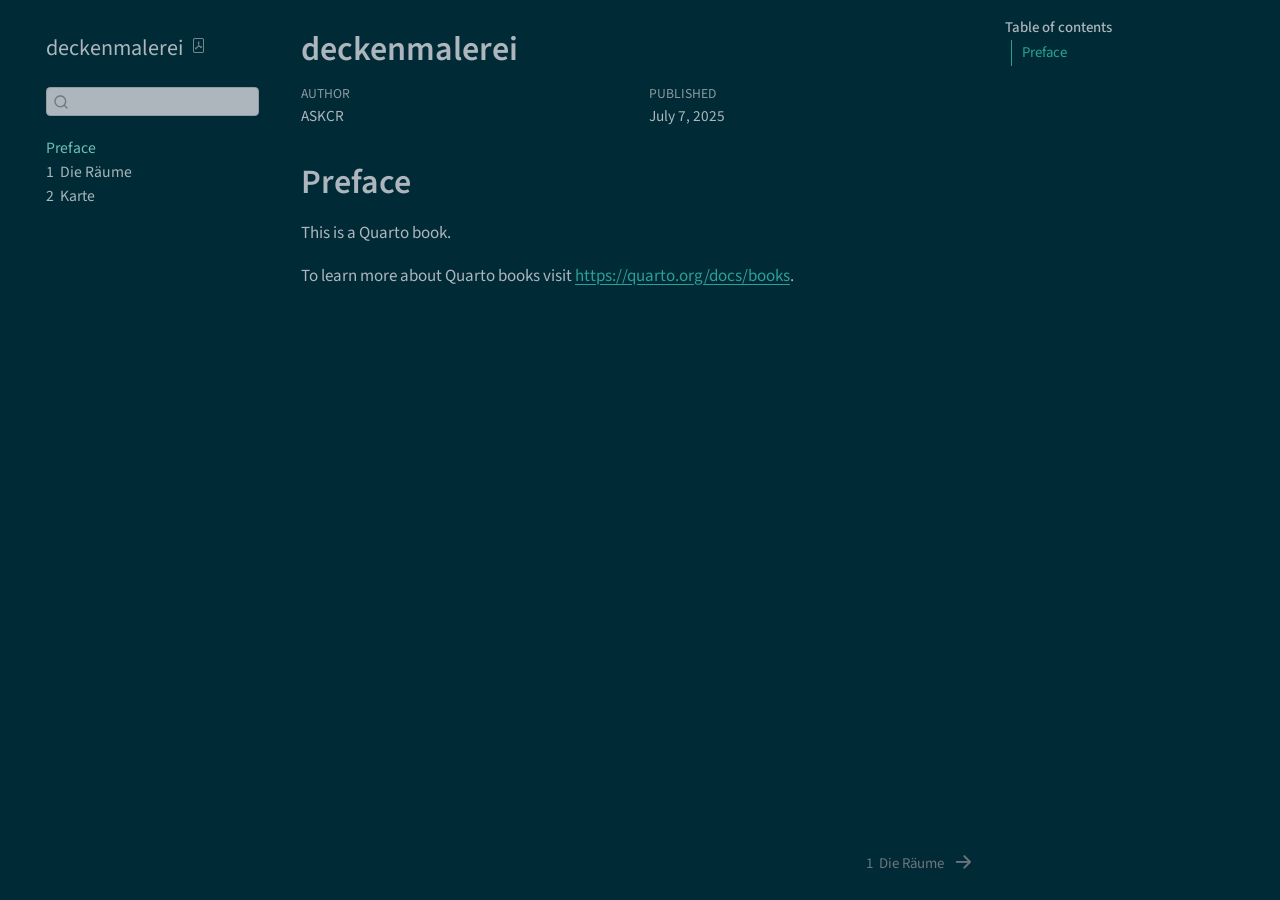
==== docs/index.html @ ff5d70ae "germanised" ====
<!DOCTYPE html>
<html xmlns="http://www.w3.org/1999/xhtml" lang="en" xml:lang="en"><head>

<meta charset="utf-8">
<meta name="generator" content="quarto-1.7.32">

<meta name="viewport" content="width=device-width, initial-scale=1.0, user-scalable=yes">

<meta name="author" content="ASKCR">
<meta name="dcterms.date" content="2025-07-07">

<title>deckenmalerei</title>
<style>
code{white-space: pre-wrap;}
span.smallcaps{font-variant: small-caps;}
div.columns{display: flex; gap: min(4vw, 1.5em);}
div.column{flex: auto; overflow-x: auto;}
div.hanging-indent{margin-left: 1.5em; text-indent: -1.5em;}
ul.task-list{list-style: none;}
ul.task-list li input[type="checkbox"] {
  width: 0.8em;
  margin: 0 0.8em 0.2em -1em; /* quarto-specific, see https://github.com/quarto-dev/quarto-cli/issues/4556 */ 
  vertical-align: middle;
}
</style>


<script src="site_libs/quarto-nav/quarto-nav.js"></script>
<script src="site_libs/quarto-nav/headroom.min.js"></script>
<script src="site_libs/clipboard/clipboard.min.js"></script>
<script src="site_libs/quarto-search/autocomplete.umd.js"></script>
<script src="site_libs/quarto-search/fuse.min.js"></script>
<script src="site_libs/quarto-search/quarto-search.js"></script>
<meta name="quarto:offset" content="./">
<link href="./artworks_by_room.html" rel="next">
<script src="site_libs/quarto-html/quarto.js" type="module"></script>
<script src="site_libs/quarto-html/tabsets/tabsets.js" type="module"></script>
<script src="site_libs/quarto-html/popper.min.js"></script>
<script src="site_libs/quarto-html/tippy.umd.min.js"></script>
<script src="site_libs/quarto-html/anchor.min.js"></script>
<link href="site_libs/quarto-html/tippy.css" rel="stylesheet">
<link href="site_libs/quarto-html/quarto-syntax-highlighting-dark-2fef5ea3f8957b3e4ecc936fc74692ca.css" rel="stylesheet" id="quarto-text-highlighting-styles">
<script src="site_libs/bootstrap/bootstrap.min.js"></script>
<link href="site_libs/bootstrap/bootstrap-icons.css" rel="stylesheet">
<link href="site_libs/bootstrap/bootstrap-1201ea90b2d37d356a9b836b3a216ca6.min.css" rel="stylesheet" append-hash="true" id="quarto-bootstrap" data-mode="dark">
<script id="quarto-search-options" type="application/json">{
  "location": "sidebar",
  "copy-button": false,
  "collapse-after": 3,
  "panel-placement": "start",
  "type": "textbox",
  "limit": 50,
  "keyboard-shortcut": [
    "f",
    "/",
    "s"
  ],
  "show-item-context": false,
  "language": {
    "search-no-results-text": "No results",
    "search-matching-documents-text": "matching documents",
    "search-copy-link-title": "Copy link to search",
    "search-hide-matches-text": "Hide additional matches",
    "search-more-match-text": "more match in this document",
    "search-more-matches-text": "more matches in this document",
    "search-clear-button-title": "Clear",
    "search-text-placeholder": "",
    "search-detached-cancel-button-title": "Cancel",
    "search-submit-button-title": "Submit",
    "search-label": "Search"
  }
}</script>


</head>

<body class="nav-sidebar floating quarto-light">

<div id="quarto-search-results"></div>
  <header id="quarto-header" class="headroom fixed-top">
  <nav class="quarto-secondary-nav">
    <div class="container-fluid d-flex">
      <button type="button" class="quarto-btn-toggle btn" data-bs-toggle="collapse" role="button" data-bs-target=".quarto-sidebar-collapse-item" aria-controls="quarto-sidebar" aria-expanded="false" aria-label="Toggle sidebar navigation" onclick="if (window.quartoToggleHeadroom) { window.quartoToggleHeadroom(); }">
        <i class="bi bi-layout-text-sidebar-reverse"></i>
      </button>
        <nav class="quarto-page-breadcrumbs" aria-label="breadcrumb"><ol class="breadcrumb"><li class="breadcrumb-item"><a href="./index.html">Preface</a></li></ol></nav>
        <a class="flex-grow-1" role="navigation" data-bs-toggle="collapse" data-bs-target=".quarto-sidebar-collapse-item" aria-controls="quarto-sidebar" aria-expanded="false" aria-label="Toggle sidebar navigation" onclick="if (window.quartoToggleHeadroom) { window.quartoToggleHeadroom(); }">      
        </a>
      <button type="button" class="btn quarto-search-button" aria-label="Search" onclick="window.quartoOpenSearch();">
        <i class="bi bi-search"></i>
      </button>
    </div>
  </nav>
</header>
<!-- content -->
<div id="quarto-content" class="quarto-container page-columns page-rows-contents page-layout-article">
<!-- sidebar -->
  <nav id="quarto-sidebar" class="sidebar collapse collapse-horizontal quarto-sidebar-collapse-item sidebar-navigation floating overflow-auto">
    <div class="pt-lg-2 mt-2 text-left sidebar-header">
    <div class="sidebar-title mb-0 py-0">
      <a href="./">deckenmalerei</a> 
        <div class="sidebar-tools-main">
    <a href="./deckenmalerei.pdf" title="Download PDF" class="quarto-navigation-tool px-1" aria-label="Download PDF"><i class="bi bi-file-pdf"></i></a>
</div>
    </div>
      </div>
        <div class="mt-2 flex-shrink-0 align-items-center">
        <div class="sidebar-search">
        <div id="quarto-search" class="" title="Search"></div>
        </div>
        </div>
    <div class="sidebar-menu-container"> 
    <ul class="list-unstyled mt-1">
        <li class="sidebar-item">
  <div class="sidebar-item-container"> 
  <a href="./index.html" class="sidebar-item-text sidebar-link active">
 <span class="menu-text">Preface</span></a>
  </div>
</li>
        <li class="sidebar-item">
  <div class="sidebar-item-container"> 
  <a href="./artworks_by_room.html" class="sidebar-item-text sidebar-link">
 <span class="menu-text"><span class="chapter-number">1</span>&nbsp; <span class="chapter-title">Die Räume</span></span></a>
  </div>
</li>
        <li class="sidebar-item">
  <div class="sidebar-item-container"> 
  <a href="./artworks_on_map.html" class="sidebar-item-text sidebar-link">
 <span class="menu-text"><span class="chapter-number">2</span>&nbsp; <span class="chapter-title">Karte</span></span></a>
  </div>
</li>
    </ul>
    </div>
</nav>
<div id="quarto-sidebar-glass" class="quarto-sidebar-collapse-item" data-bs-toggle="collapse" data-bs-target=".quarto-sidebar-collapse-item"></div>
<!-- margin-sidebar -->
    <div id="quarto-margin-sidebar" class="sidebar margin-sidebar">
        <nav id="TOC" role="doc-toc" class="toc-active">
    <h2 id="toc-title">Table of contents</h2>
   
  <ul>
  <li><a href="#preface" id="toc-preface" class="nav-link active" data-scroll-target="#preface">Preface</a></li>
  </ul>
</nav>
    </div>
<!-- main -->
<main class="content" id="quarto-document-content">

<header id="title-block-header" class="quarto-title-block default">
<div class="quarto-title">
<h1 class="title">deckenmalerei</h1>
</div>



<div class="quarto-title-meta">

    <div>
    <div class="quarto-title-meta-heading">Author</div>
    <div class="quarto-title-meta-contents">
             <p>ASKCR </p>
          </div>
  </div>
    
    <div>
    <div class="quarto-title-meta-heading">Published</div>
    <div class="quarto-title-meta-contents">
      <p class="date">July 7, 2025</p>
    </div>
  </div>
  
    
  </div>
  


</header>


<section id="preface" class="level1 unnumbered">
<h1 class="unnumbered">Preface</h1>
<p>This is a Quarto book.</p>
<p>To learn more about Quarto books visit <a href="https://quarto.org/docs/books" class="uri">https://quarto.org/docs/books</a>.</p>


</section>

</main> <!-- /main -->
<script id="quarto-html-after-body" type="application/javascript">
  window.document.addEventListener("DOMContentLoaded", function (event) {
    const icon = "";
    const anchorJS = new window.AnchorJS();
    anchorJS.options = {
      placement: 'right',
      icon: icon
    };
    anchorJS.add('.anchored');
    const isCodeAnnotation = (el) => {
      for (const clz of el.classList) {
        if (clz.startsWith('code-annotation-')) {                     
          return true;
        }
      }
      return false;
    }
    const onCopySuccess = function(e) {
      // button target
      const button = e.trigger;
      // don't keep focus
      button.blur();
      // flash "checked"
      button.classList.add('code-copy-button-checked');
      var currentTitle = button.getAttribute("title");
      button.setAttribute("title", "Copied!");
      let tooltip;
      if (window.bootstrap) {
        button.setAttribute("data-bs-toggle", "tooltip");
        button.setAttribute("data-bs-placement", "left");
        button.setAttribute("data-bs-title", "Copied!");
        tooltip = new bootstrap.Tooltip(button, 
          { trigger: "manual", 
            customClass: "code-copy-button-tooltip",
            offset: [0, -8]});
        tooltip.show();    
      }
      setTimeout(function() {
        if (tooltip) {
          tooltip.hide();
          button.removeAttribute("data-bs-title");
          button.removeAttribute("data-bs-toggle");
          button.removeAttribute("data-bs-placement");
        }
        button.setAttribute("title", currentTitle);
        button.classList.remove('code-copy-button-checked');
      }, 1000);
      // clear code selection
      e.clearSelection();
    }
    const getTextToCopy = function(trigger) {
        const codeEl = trigger.previousElementSibling.cloneNode(true);
        for (const childEl of codeEl.children) {
          if (isCodeAnnotation(childEl)) {
            childEl.remove();
          }
        }
        return codeEl.innerText;
    }
    const clipboard = new window.ClipboardJS('.code-copy-button:not([data-in-quarto-modal])', {
      text: getTextToCopy
    });
    clipboard.on('success', onCopySuccess);
    if (window.document.getElementById('quarto-embedded-source-code-modal')) {
      const clipboardModal = new window.ClipboardJS('.code-copy-button[data-in-quarto-modal]', {
        text: getTextToCopy,
        container: window.document.getElementById('quarto-embedded-source-code-modal')
      });
      clipboardModal.on('success', onCopySuccess);
    }
      var localhostRegex = new RegExp(/^(?:http|https):\/\/localhost\:?[0-9]*\//);
      var mailtoRegex = new RegExp(/^mailto:/);
        var filterRegex = new RegExp('/' + window.location.host + '/');
      var isInternal = (href) => {
          return filterRegex.test(href) || localhostRegex.test(href) || mailtoRegex.test(href);
      }
      // Inspect non-navigation links and adorn them if external
     var links = window.document.querySelectorAll('a[href]:not(.nav-link):not(.navbar-brand):not(.toc-action):not(.sidebar-link):not(.sidebar-item-toggle):not(.pagination-link):not(.no-external):not([aria-hidden]):not(.dropdown-item):not(.quarto-navigation-tool):not(.about-link)');
      for (var i=0; i<links.length; i++) {
        const link = links[i];
        if (!isInternal(link.href)) {
          // undo the damage that might have been done by quarto-nav.js in the case of
          // links that we want to consider external
          if (link.dataset.originalHref !== undefined) {
            link.href = link.dataset.originalHref;
          }
        }
      }
    function tippyHover(el, contentFn, onTriggerFn, onUntriggerFn) {
      const config = {
        allowHTML: true,
        maxWidth: 500,
        delay: 100,
        arrow: false,
        appendTo: function(el) {
            return el.parentElement;
        },
        interactive: true,
        interactiveBorder: 10,
        theme: 'quarto',
        placement: 'bottom-start',
      };
      if (contentFn) {
        config.content = contentFn;
      }
      if (onTriggerFn) {
        config.onTrigger = onTriggerFn;
      }
      if (onUntriggerFn) {
        config.onUntrigger = onUntriggerFn;
      }
      window.tippy(el, config); 
    }
    const noterefs = window.document.querySelectorAll('a[role="doc-noteref"]');
    for (var i=0; i<noterefs.length; i++) {
      const ref = noterefs[i];
      tippyHover(ref, function() {
        // use id or data attribute instead here
        let href = ref.getAttribute('data-footnote-href') || ref.getAttribute('href');
        try { href = new URL(href).hash; } catch {}
        const id = href.replace(/^#\/?/, "");
        const note = window.document.getElementById(id);
        if (note) {
          return note.innerHTML;
        } else {
          return "";
        }
      });
    }
    const xrefs = window.document.querySelectorAll('a.quarto-xref');
    const processXRef = (id, note) => {
      // Strip column container classes
      const stripColumnClz = (el) => {
        el.classList.remove("page-full", "page-columns");
        if (el.children) {
          for (const child of el.children) {
            stripColumnClz(child);
          }
        }
      }
      stripColumnClz(note)
      if (id === null || id.startsWith('sec-')) {
        // Special case sections, only their first couple elements
        const container = document.createElement("div");
        if (note.children && note.children.length > 2) {
          container.appendChild(note.children[0].cloneNode(true));
          for (let i = 1; i < note.children.length; i++) {
            const child = note.children[i];
            if (child.tagName === "P" && child.innerText === "") {
              continue;
            } else {
              container.appendChild(child.cloneNode(true));
              break;
            }
          }
          if (window.Quarto?.typesetMath) {
            window.Quarto.typesetMath(container);
          }
          return container.innerHTML
        } else {
          if (window.Quarto?.typesetMath) {
            window.Quarto.typesetMath(note);
          }
          return note.innerHTML;
        }
      } else {
        // Remove any anchor links if they are present
        const anchorLink = note.querySelector('a.anchorjs-link');
        if (anchorLink) {
          anchorLink.remove();
        }
        if (window.Quarto?.typesetMath) {
          window.Quarto.typesetMath(note);
        }
        if (note.classList.contains("callout")) {
          return note.outerHTML;
        } else {
          return note.innerHTML;
        }
      }
    }
    for (var i=0; i<xrefs.length; i++) {
      const xref = xrefs[i];
      tippyHover(xref, undefined, function(instance) {
        instance.disable();
        let url = xref.getAttribute('href');
        let hash = undefined; 
        if (url.startsWith('#')) {
          hash = url;
        } else {
          try { hash = new URL(url).hash; } catch {}
        }
        if (hash) {
          const id = hash.replace(/^#\/?/, "");
          const note = window.document.getElementById(id);
          if (note !== null) {
            try {
              const html = processXRef(id, note.cloneNode(true));
              instance.setContent(html);
            } finally {
              instance.enable();
              instance.show();
            }
          } else {
            // See if we can fetch this
            fetch(url.split('#')[0])
            .then(res => res.text())
            .then(html => {
              const parser = new DOMParser();
              const htmlDoc = parser.parseFromString(html, "text/html");
              const note = htmlDoc.getElementById(id);
              if (note !== null) {
                const html = processXRef(id, note);
                instance.setContent(html);
              } 
            }).finally(() => {
              instance.enable();
              instance.show();
            });
          }
        } else {
          // See if we can fetch a full url (with no hash to target)
          // This is a special case and we should probably do some content thinning / targeting
          fetch(url)
          .then(res => res.text())
          .then(html => {
            const parser = new DOMParser();
            const htmlDoc = parser.parseFromString(html, "text/html");
            const note = htmlDoc.querySelector('main.content');
            if (note !== null) {
              // This should only happen for chapter cross references
              // (since there is no id in the URL)
              // remove the first header
              if (note.children.length > 0 && note.children[0].tagName === "HEADER") {
                note.children[0].remove();
              }
              const html = processXRef(null, note);
              instance.setContent(html);
            } 
          }).finally(() => {
            instance.enable();
            instance.show();
          });
        }
      }, function(instance) {
      });
    }
        let selectedAnnoteEl;
        const selectorForAnnotation = ( cell, annotation) => {
          let cellAttr = 'data-code-cell="' + cell + '"';
          let lineAttr = 'data-code-annotation="' +  annotation + '"';
          const selector = 'span[' + cellAttr + '][' + lineAttr + ']';
          return selector;
        }
        const selectCodeLines = (annoteEl) => {
          const doc = window.document;
          const targetCell = annoteEl.getAttribute("data-target-cell");
          const targetAnnotation = annoteEl.getAttribute("data-target-annotation");
          const annoteSpan = window.document.querySelector(selectorForAnnotation(targetCell, targetAnnotation));
          const lines = annoteSpan.getAttribute("data-code-lines").split(",");
          const lineIds = lines.map((line) => {
            return targetCell + "-" + line;
          })
          let top = null;
          let height = null;
          let parent = null;
          if (lineIds.length > 0) {
              //compute the position of the single el (top and bottom and make a div)
              const el = window.document.getElementById(lineIds[0]);
              top = el.offsetTop;
              height = el.offsetHeight;
              parent = el.parentElement.parentElement;
            if (lineIds.length > 1) {
              const lastEl = window.document.getElementById(lineIds[lineIds.length - 1]);
              const bottom = lastEl.offsetTop + lastEl.offsetHeight;
              height = bottom - top;
            }
            if (top !== null && height !== null && parent !== null) {
              // cook up a div (if necessary) and position it 
              let div = window.document.getElementById("code-annotation-line-highlight");
              if (div === null) {
                div = window.document.createElement("div");
                div.setAttribute("id", "code-annotation-line-highlight");
                div.style.position = 'absolute';
                parent.appendChild(div);
              }
              div.style.top = top - 2 + "px";
              div.style.height = height + 4 + "px";
              div.style.left = 0;
              let gutterDiv = window.document.getElementById("code-annotation-line-highlight-gutter");
              if (gutterDiv === null) {
                gutterDiv = window.document.createElement("div");
                gutterDiv.setAttribute("id", "code-annotation-line-highlight-gutter");
                gutterDiv.style.position = 'absolute';
                const codeCell = window.document.getElementById(targetCell);
                const gutter = codeCell.querySelector('.code-annotation-gutter');
                gutter.appendChild(gutterDiv);
              }
              gutterDiv.style.top = top - 2 + "px";
              gutterDiv.style.height = height + 4 + "px";
            }
            selectedAnnoteEl = annoteEl;
          }
        };
        const unselectCodeLines = () => {
          const elementsIds = ["code-annotation-line-highlight", "code-annotation-line-highlight-gutter"];
          elementsIds.forEach((elId) => {
            const div = window.document.getElementById(elId);
            if (div) {
              div.remove();
            }
          });
          selectedAnnoteEl = undefined;
        };
          // Handle positioning of the toggle
      window.addEventListener(
        "resize",
        throttle(() => {
          elRect = undefined;
          if (selectedAnnoteEl) {
            selectCodeLines(selectedAnnoteEl);
          }
        }, 10)
      );
      function throttle(fn, ms) {
      let throttle = false;
      let timer;
        return (...args) => {
          if(!throttle) { // first call gets through
              fn.apply(this, args);
              throttle = true;
          } else { // all the others get throttled
              if(timer) clearTimeout(timer); // cancel #2
              timer = setTimeout(() => {
                fn.apply(this, args);
                timer = throttle = false;
              }, ms);
          }
        };
      }
        // Attach click handler to the DT
        const annoteDls = window.document.querySelectorAll('dt[data-target-cell]');
        for (const annoteDlNode of annoteDls) {
          annoteDlNode.addEventListener('click', (event) => {
            const clickedEl = event.target;
            if (clickedEl !== selectedAnnoteEl) {
              unselectCodeLines();
              const activeEl = window.document.querySelector('dt[data-target-cell].code-annotation-active');
              if (activeEl) {
                activeEl.classList.remove('code-annotation-active');
              }
              selectCodeLines(clickedEl);
              clickedEl.classList.add('code-annotation-active');
            } else {
              // Unselect the line
              unselectCodeLines();
              clickedEl.classList.remove('code-annotation-active');
            }
          });
        }
    const findCites = (el) => {
      const parentEl = el.parentElement;
      if (parentEl) {
        const cites = parentEl.dataset.cites;
        if (cites) {
          return {
            el,
            cites: cites.split(' ')
          };
        } else {
          return findCites(el.parentElement)
        }
      } else {
        return undefined;
      }
    };
    var bibliorefs = window.document.querySelectorAll('a[role="doc-biblioref"]');
    for (var i=0; i<bibliorefs.length; i++) {
      const ref = bibliorefs[i];
      const citeInfo = findCites(ref);
      if (citeInfo) {
        tippyHover(citeInfo.el, function() {
          var popup = window.document.createElement('div');
          citeInfo.cites.forEach(function(cite) {
            var citeDiv = window.document.createElement('div');
            citeDiv.classList.add('hanging-indent');
            citeDiv.classList.add('csl-entry');
            var biblioDiv = window.document.getElementById('ref-' + cite);
            if (biblioDiv) {
              citeDiv.innerHTML = biblioDiv.innerHTML;
            }
            popup.appendChild(citeDiv);
          });
          return popup.innerHTML;
        });
      }
    }
  });
  </script>
<nav class="page-navigation">
  <div class="nav-page nav-page-previous">
  </div>
  <div class="nav-page nav-page-next">
      <a href="./artworks_by_room.html" class="pagination-link" aria-label="Die Räume">
        <span class="nav-page-text"><span class="chapter-number">1</span>&nbsp; <span class="chapter-title">Die Räume</span></span> <i class="bi bi-arrow-right-short"></i>
      </a>
  </div>
</nav>
</div> <!-- /content -->




</body></html>
---- docs/site_libs/quarto-html/tippy.css ----
.tippy-box[data-animation=fade][data-state=hidden]{opacity:0}[data-tippy-root]{max-width:calc(100vw - 10px)}.tippy-box{position:relative;background-color:#333;color:#fff;border-radius:4px;font-size:14px;line-height:1.4;white-space:normal;outline:0;transition-property:transform,visibility,opacity}.tippy-box[data-placement^=top]>.tippy-arrow{bottom:0}.tippy-box[data-placement^=top]>.tippy-arrow:before{bottom:-7px;left:0;border-width:8px 8px 0;border-top-color:initial;transform-origin:center top}.tippy-box[data-placement^=bottom]>.tippy-arrow{top:0}.tippy-box[data-placement^=bottom]>.tippy-arrow:before{top:-7px;left:0;border-width:0 8px 8px;border-bottom-color:initial;transform-origin:center bottom}.tippy-box[data-placement^=left]>.tippy-arrow{right:0}.tippy-box[data-placement^=left]>.tippy-arrow:before{border-width:8px 0 8px 8px;border-left-color:initial;right:-7px;transform-origin:center left}.tippy-box[data-placement^=right]>.tippy-arrow{left:0}.tippy-box[data-placement^=right]>.tippy-arrow:before{left:-7px;border-width:8px 8px 8px 0;border-right-color:initial;transform-origin:center right}.tippy-box[data-inertia][data-state=visible]{transition-timing-function:cubic-bezier(.54,1.5,.38,1.11)}.tippy-arrow{width:16px;height:16px;color:#333}.tippy-arrow:before{content:"";position:absolute;border-color:transparent;border-style:solid}.tippy-content{position:relative;padding:5px 9px;z-index:1}
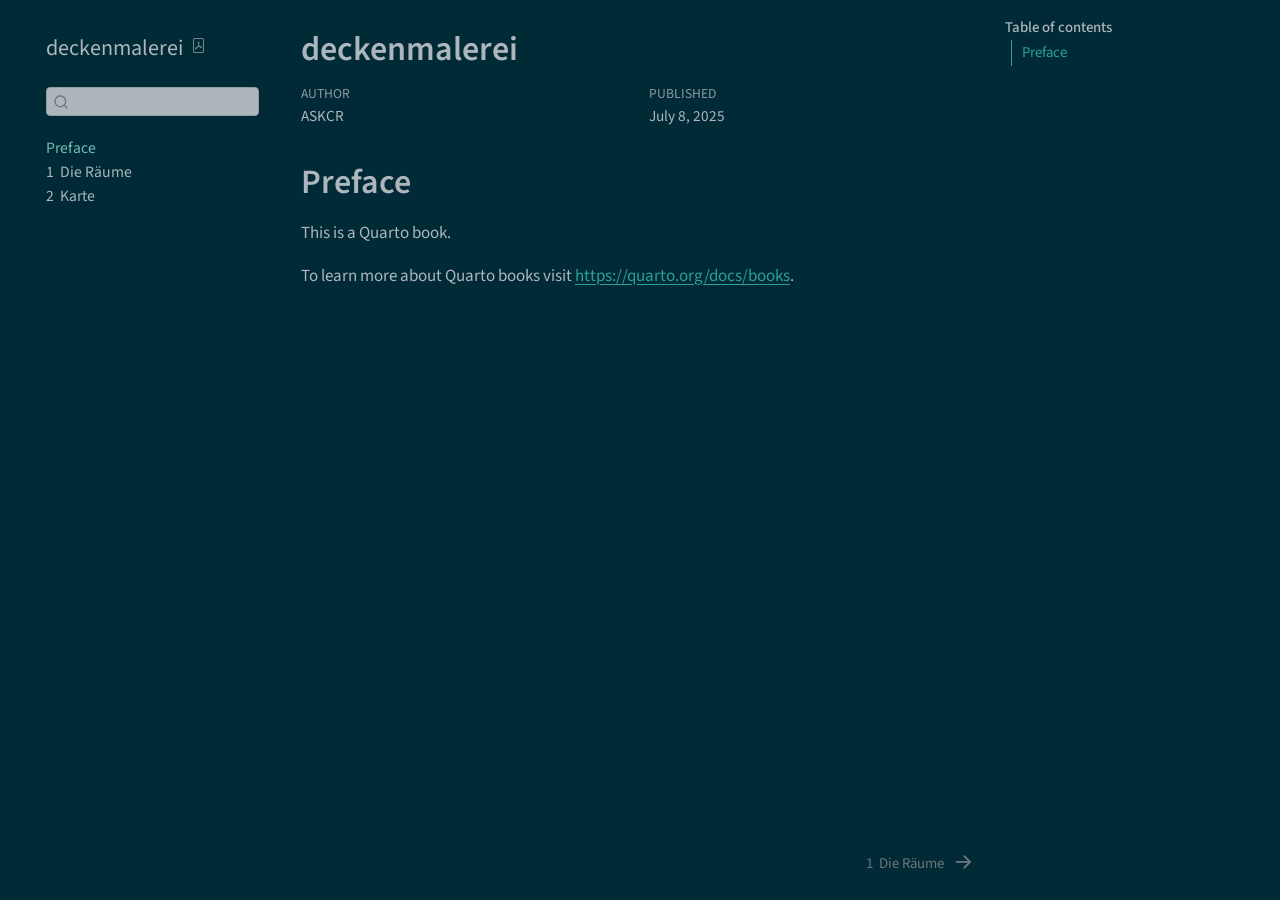
==== commit d275a0c7: "not rendering with errors" ====
--- a/docs/index.html
+++ b/docs/index.html
@@ -2,12 +2,12 @@
 <html xmlns="http://www.w3.org/1999/xhtml" lang="en" xml:lang="en"><head>
 
 <meta charset="utf-8">
-<meta name="generator" content="quarto-1.7.32">
+<meta name="generator" content="quarto-1.5.54">
 
 <meta name="viewport" content="width=device-width, initial-scale=1.0, user-scalable=yes">
 
 <meta name="author" content="ASKCR">
-<meta name="dcterms.date" content="2025-07-07">
+<meta name="dcterms.date" content="2025-07-08">
 
 <title>deckenmalerei</title>
 <style>
@@ -33,16 +33,15 @@
 <script src="site_libs/quarto-search/quarto-search.js"></script>
 <meta name="quarto:offset" content="./">
 <link href="./artworks_by_room.html" rel="next">
-<script src="site_libs/quarto-html/quarto.js" type="module"></script>
-<script src="site_libs/quarto-html/tabsets/tabsets.js" type="module"></script>
+<script src="site_libs/quarto-html/quarto.js"></script>
 <script src="site_libs/quarto-html/popper.min.js"></script>
 <script src="site_libs/quarto-html/tippy.umd.min.js"></script>
 <script src="site_libs/quarto-html/anchor.min.js"></script>
 <link href="site_libs/quarto-html/tippy.css" rel="stylesheet">
-<link href="site_libs/quarto-html/quarto-syntax-highlighting-dark-2fef5ea3f8957b3e4ecc936fc74692ca.css" rel="stylesheet" id="quarto-text-highlighting-styles">
+<link href="site_libs/quarto-html/quarto-syntax-highlighting-dark.css" rel="stylesheet" id="quarto-text-highlighting-styles">
 <script src="site_libs/bootstrap/bootstrap.min.js"></script>
 <link href="site_libs/bootstrap/bootstrap-icons.css" rel="stylesheet">
-<link href="site_libs/bootstrap/bootstrap-1201ea90b2d37d356a9b836b3a216ca6.min.css" rel="stylesheet" append-hash="true" id="quarto-bootstrap" data-mode="dark">
+<link href="site_libs/bootstrap/bootstrap.min.css" rel="stylesheet" id="quarto-bootstrap" data-mode="dark">
 <script id="quarto-search-options" type="application/json">{
   "location": "sidebar",
   "copy-button": false,
@@ -74,7 +73,7 @@
 
 </head>
 
-<body class="nav-sidebar floating quarto-light">
+<body class="nav-sidebar floating">
 
 <div id="quarto-search-results"></div>
   <header id="quarto-header" class="headroom fixed-top">
@@ -165,7 +164,7 @@
     <div>
     <div class="quarto-title-meta-heading">Published</div>
     <div class="quarto-title-meta-contents">
-      <p class="date">July 7, 2025</p>
+      <p class="date">July 8, 2025</p>
     </div>
   </div>
   
@@ -187,242 +186,239 @@
 
 </main> <!-- /main -->
 <script id="quarto-html-after-body" type="application/javascript">
-  window.document.addEventListener("DOMContentLoaded", function (event) {
-    const icon = "";
-    const anchorJS = new window.AnchorJS();
-    anchorJS.options = {
-      placement: 'right',
-      icon: icon
+window.document.addEventListener("DOMContentLoaded", function (event) {
+  const toggleBodyColorMode = (bsSheetEl) => {
+    const mode = bsSheetEl.getAttribute("data-mode");
+    const bodyEl = window.document.querySelector("body");
+    if (mode === "dark") {
+      bodyEl.classList.add("quarto-dark");
+      bodyEl.classList.remove("quarto-light");
+    } else {
+      bodyEl.classList.add("quarto-light");
+      bodyEl.classList.remove("quarto-dark");
+    }
+  }
+  const toggleBodyColorPrimary = () => {
+    const bsSheetEl = window.document.querySelector("link#quarto-bootstrap");
+    if (bsSheetEl) {
+      toggleBodyColorMode(bsSheetEl);
+    }
+  }
+  toggleBodyColorPrimary();  
+  const icon = "";
+  const anchorJS = new window.AnchorJS();
+  anchorJS.options = {
+    placement: 'right',
+    icon: icon
+  };
+  anchorJS.add('.anchored');
+  const isCodeAnnotation = (el) => {
+    for (const clz of el.classList) {
+      if (clz.startsWith('code-annotation-')) {                     
+        return true;
+      }
+    }
+    return false;
+  }
+  const onCopySuccess = function(e) {
+    // button target
+    const button = e.trigger;
+    // don't keep focus
+    button.blur();
+    // flash "checked"
+    button.classList.add('code-copy-button-checked');
+    var currentTitle = button.getAttribute("title");
+    button.setAttribute("title", "Copied!");
+    let tooltip;
+    if (window.bootstrap) {
+      button.setAttribute("data-bs-toggle", "tooltip");
+      button.setAttribute("data-bs-placement", "left");
+      button.setAttribute("data-bs-title", "Copied!");
+      tooltip = new bootstrap.Tooltip(button, 
+        { trigger: "manual", 
+          customClass: "code-copy-button-tooltip",
+          offset: [0, -8]});
+      tooltip.show();    
+    }
+    setTimeout(function() {
+      if (tooltip) {
+        tooltip.hide();
+        button.removeAttribute("data-bs-title");
+        button.removeAttribute("data-bs-toggle");
+        button.removeAttribute("data-bs-placement");
+      }
+      button.setAttribute("title", currentTitle);
+      button.classList.remove('code-copy-button-checked');
+    }, 1000);
+    // clear code selection
+    e.clearSelection();
+  }
+  const getTextToCopy = function(trigger) {
+      const codeEl = trigger.previousElementSibling.cloneNode(true);
+      for (const childEl of codeEl.children) {
+        if (isCodeAnnotation(childEl)) {
+          childEl.remove();
+        }
+      }
+      return codeEl.innerText;
+  }
+  const clipboard = new window.ClipboardJS('.code-copy-button:not([data-in-quarto-modal])', {
+    text: getTextToCopy
+  });
+  clipboard.on('success', onCopySuccess);
+  if (window.document.getElementById('quarto-embedded-source-code-modal')) {
+    // For code content inside modals, clipBoardJS needs to be initialized with a container option
+    // TODO: Check when it could be a function (https://github.com/zenorocha/clipboard.js/issues/860)
+    const clipboardModal = new window.ClipboardJS('.code-copy-button[data-in-quarto-modal]', {
+      text: getTextToCopy,
+      container: window.document.getElementById('quarto-embedded-source-code-modal')
+    });
+    clipboardModal.on('success', onCopySuccess);
+  }
+    var localhostRegex = new RegExp(/^(?:http|https):\/\/localhost\:?[0-9]*\//);
+    var mailtoRegex = new RegExp(/^mailto:/);
+      var filterRegex = new RegExp('/' + window.location.host + '/');
+    var isInternal = (href) => {
+        return filterRegex.test(href) || localhostRegex.test(href) || mailtoRegex.test(href);
+    }
+    // Inspect non-navigation links and adorn them if external
+ 	var links = window.document.querySelectorAll('a[href]:not(.nav-link):not(.navbar-brand):not(.toc-action):not(.sidebar-link):not(.sidebar-item-toggle):not(.pagination-link):not(.no-external):not([aria-hidden]):not(.dropdown-item):not(.quarto-navigation-tool):not(.about-link)');
+    for (var i=0; i<links.length; i++) {
+      const link = links[i];
+      if (!isInternal(link.href)) {
+        // undo the damage that might have been done by quarto-nav.js in the case of
+        // links that we want to consider external
+        if (link.dataset.originalHref !== undefined) {
+          link.href = link.dataset.originalHref;
+        }
+      }
+    }
+  function tippyHover(el, contentFn, onTriggerFn, onUntriggerFn) {
+    const config = {
+      allowHTML: true,
+      maxWidth: 500,
+      delay: 100,
+      arrow: false,
+      appendTo: function(el) {
+          return el.parentElement;
+      },
+      interactive: true,
+      interactiveBorder: 10,
+      theme: 'quarto',
+      placement: 'bottom-start',
     };
-    anchorJS.add('.anchored');
-    const isCodeAnnotation = (el) => {
-      for (const clz of el.classList) {
-        if (clz.startsWith('code-annotation-')) {                     
-          return true;
-        }
-      }
-      return false;
-    }
-    const onCopySuccess = function(e) {
-      // button target
-      const button = e.trigger;
-      // don't keep focus
-      button.blur();
-      // flash "checked"
-      button.classList.add('code-copy-button-checked');
-      var currentTitle = button.getAttribute("title");
-      button.setAttribute("title", "Copied!");
-      let tooltip;
-      if (window.bootstrap) {
-        button.setAttribute("data-bs-toggle", "tooltip");
-        button.setAttribute("data-bs-placement", "left");
-        button.setAttribute("data-bs-title", "Copied!");
-        tooltip = new bootstrap.Tooltip(button, 
-          { trigger: "manual", 
-            customClass: "code-copy-button-tooltip",
-            offset: [0, -8]});
-        tooltip.show();    
-      }
-      setTimeout(function() {
-        if (tooltip) {
-          tooltip.hide();
-          button.removeAttribute("data-bs-title");
-          button.removeAttribute("data-bs-toggle");
-          button.removeAttribute("data-bs-placement");
-        }
-        button.setAttribute("title", currentTitle);
-        button.classList.remove('code-copy-button-checked');
-      }, 1000);
-      // clear code selection
-      e.clearSelection();
-    }
-    const getTextToCopy = function(trigger) {
-        const codeEl = trigger.previousElementSibling.cloneNode(true);
-        for (const childEl of codeEl.children) {
-          if (isCodeAnnotation(childEl)) {
-            childEl.remove();
+    if (contentFn) {
+      config.content = contentFn;
+    }
+    if (onTriggerFn) {
+      config.onTrigger = onTriggerFn;
+    }
+    if (onUntriggerFn) {
+      config.onUntrigger = onUntriggerFn;
+    }
+    window.tippy(el, config); 
+  }
+  const noterefs = window.document.querySelectorAll('a[role="doc-noteref"]');
+  for (var i=0; i<noterefs.length; i++) {
+    const ref = noterefs[i];
+    tippyHover(ref, function() {
+      // use id or data attribute instead here
+      let href = ref.getAttribute('data-footnote-href') || ref.getAttribute('href');
+      try { href = new URL(href).hash; } catch {}
+      const id = href.replace(/^#\/?/, "");
+      const note = window.document.getElementById(id);
+      if (note) {
+        return note.innerHTML;
+      } else {
+        return "";
+      }
+    });
+  }
+  const xrefs = window.document.querySelectorAll('a.quarto-xref');
+  const processXRef = (id, note) => {
+    // Strip column container classes
+    const stripColumnClz = (el) => {
+      el.classList.remove("page-full", "page-columns");
+      if (el.children) {
+        for (const child of el.children) {
+          stripColumnClz(child);
+        }
+      }
+    }
+    stripColumnClz(note)
+    if (id === null || id.startsWith('sec-')) {
+      // Special case sections, only their first couple elements
+      const container = document.createElement("div");
+      if (note.children && note.children.length > 2) {
+        container.appendChild(note.children[0].cloneNode(true));
+        for (let i = 1; i < note.children.length; i++) {
+          const child = note.children[i];
+          if (child.tagName === "P" && child.innerText === "") {
+            continue;
+          } else {
+            container.appendChild(child.cloneNode(true));
+            break;
           }
         }
-        return codeEl.innerText;
-    }
-    const clipboard = new window.ClipboardJS('.code-copy-button:not([data-in-quarto-modal])', {
-      text: getTextToCopy
-    });
-    clipboard.on('success', onCopySuccess);
-    if (window.document.getElementById('quarto-embedded-source-code-modal')) {
-      const clipboardModal = new window.ClipboardJS('.code-copy-button[data-in-quarto-modal]', {
-        text: getTextToCopy,
-        container: window.document.getElementById('quarto-embedded-source-code-modal')
-      });
-      clipboardModal.on('success', onCopySuccess);
-    }
-      var localhostRegex = new RegExp(/^(?:http|https):\/\/localhost\:?[0-9]*\//);
-      var mailtoRegex = new RegExp(/^mailto:/);
-        var filterRegex = new RegExp('/' + window.location.host + '/');
-      var isInternal = (href) => {
-          return filterRegex.test(href) || localhostRegex.test(href) || mailtoRegex.test(href);
-      }
-      // Inspect non-navigation links and adorn them if external
-     var links = window.document.querySelectorAll('a[href]:not(.nav-link):not(.navbar-brand):not(.toc-action):not(.sidebar-link):not(.sidebar-item-toggle):not(.pagination-link):not(.no-external):not([aria-hidden]):not(.dropdown-item):not(.quarto-navigation-tool):not(.about-link)');
-      for (var i=0; i<links.length; i++) {
-        const link = links[i];
-        if (!isInternal(link.href)) {
-          // undo the damage that might have been done by quarto-nav.js in the case of
-          // links that we want to consider external
-          if (link.dataset.originalHref !== undefined) {
-            link.href = link.dataset.originalHref;
-          }
-        }
-      }
-    function tippyHover(el, contentFn, onTriggerFn, onUntriggerFn) {
-      const config = {
-        allowHTML: true,
-        maxWidth: 500,
-        delay: 100,
-        arrow: false,
-        appendTo: function(el) {
-            return el.parentElement;
-        },
-        interactive: true,
-        interactiveBorder: 10,
-        theme: 'quarto',
-        placement: 'bottom-start',
-      };
-      if (contentFn) {
-        config.content = contentFn;
-      }
-      if (onTriggerFn) {
-        config.onTrigger = onTriggerFn;
-      }
-      if (onUntriggerFn) {
-        config.onUntrigger = onUntriggerFn;
-      }
-      window.tippy(el, config); 
-    }
-    const noterefs = window.document.querySelectorAll('a[role="doc-noteref"]');
-    for (var i=0; i<noterefs.length; i++) {
-      const ref = noterefs[i];
-      tippyHover(ref, function() {
-        // use id or data attribute instead here
-        let href = ref.getAttribute('data-footnote-href') || ref.getAttribute('href');
-        try { href = new URL(href).hash; } catch {}
-        const id = href.replace(/^#\/?/, "");
-        const note = window.document.getElementById(id);
-        if (note) {
-          return note.innerHTML;
-        } else {
-          return "";
-        }
-      });
-    }
-    const xrefs = window.document.querySelectorAll('a.quarto-xref');
-    const processXRef = (id, note) => {
-      // Strip column container classes
-      const stripColumnClz = (el) => {
-        el.classList.remove("page-full", "page-columns");
-        if (el.children) {
-          for (const child of el.children) {
-            stripColumnClz(child);
-          }
-        }
-      }
-      stripColumnClz(note)
-      if (id === null || id.startsWith('sec-')) {
-        // Special case sections, only their first couple elements
-        const container = document.createElement("div");
-        if (note.children && note.children.length > 2) {
-          container.appendChild(note.children[0].cloneNode(true));
-          for (let i = 1; i < note.children.length; i++) {
-            const child = note.children[i];
-            if (child.tagName === "P" && child.innerText === "") {
-              continue;
-            } else {
-              container.appendChild(child.cloneNode(true));
-              break;
-            }
-          }
-          if (window.Quarto?.typesetMath) {
-            window.Quarto.typesetMath(container);
-          }
-          return container.innerHTML
-        } else {
-          if (window.Quarto?.typesetMath) {
-            window.Quarto.typesetMath(note);
-          }
-          return note.innerHTML;
-        }
+        if (window.Quarto?.typesetMath) {
+          window.Quarto.typesetMath(container);
+        }
+        return container.innerHTML
       } else {
-        // Remove any anchor links if they are present
-        const anchorLink = note.querySelector('a.anchorjs-link');
-        if (anchorLink) {
-          anchorLink.remove();
-        }
         if (window.Quarto?.typesetMath) {
           window.Quarto.typesetMath(note);
         }
-        if (note.classList.contains("callout")) {
-          return note.outerHTML;
-        } else {
-          return note.innerHTML;
-        }
-      }
-    }
-    for (var i=0; i<xrefs.length; i++) {
-      const xref = xrefs[i];
-      tippyHover(xref, undefined, function(instance) {
-        instance.disable();
-        let url = xref.getAttribute('href');
-        let hash = undefined; 
-        if (url.startsWith('#')) {
-          hash = url;
-        } else {
-          try { hash = new URL(url).hash; } catch {}
-        }
-        if (hash) {
-          const id = hash.replace(/^#\/?/, "");
-          const note = window.document.getElementById(id);
-          if (note !== null) {
-            try {
-              const html = processXRef(id, note.cloneNode(true));
-              instance.setContent(html);
-            } finally {
-              instance.enable();
-              instance.show();
-            }
-          } else {
-            // See if we can fetch this
-            fetch(url.split('#')[0])
-            .then(res => res.text())
-            .then(html => {
-              const parser = new DOMParser();
-              const htmlDoc = parser.parseFromString(html, "text/html");
-              const note = htmlDoc.getElementById(id);
-              if (note !== null) {
-                const html = processXRef(id, note);
-                instance.setContent(html);
-              } 
-            }).finally(() => {
-              instance.enable();
-              instance.show();
-            });
+        return note.innerHTML;
+      }
+    } else {
+      // Remove any anchor links if they are present
+      const anchorLink = note.querySelector('a.anchorjs-link');
+      if (anchorLink) {
+        anchorLink.remove();
+      }
+      if (window.Quarto?.typesetMath) {
+        window.Quarto.typesetMath(note);
+      }
+      // TODO in 1.5, we should make sure this works without a callout special case
+      if (note.classList.contains("callout")) {
+        return note.outerHTML;
+      } else {
+        return note.innerHTML;
+      }
+    }
+  }
+  for (var i=0; i<xrefs.length; i++) {
+    const xref = xrefs[i];
+    tippyHover(xref, undefined, function(instance) {
+      instance.disable();
+      let url = xref.getAttribute('href');
+      let hash = undefined; 
+      if (url.startsWith('#')) {
+        hash = url;
+      } else {
+        try { hash = new URL(url).hash; } catch {}
+      }
+      if (hash) {
+        const id = hash.replace(/^#\/?/, "");
+        const note = window.document.getElementById(id);
+        if (note !== null) {
+          try {
+            const html = processXRef(id, note.cloneNode(true));
+            instance.setContent(html);
+          } finally {
+            instance.enable();
+            instance.show();
           }
         } else {
-          // See if we can fetch a full url (with no hash to target)
-          // This is a special case and we should probably do some content thinning / targeting
-          fetch(url)
+          // See if we can fetch this
+          fetch(url.split('#')[0])
           .then(res => res.text())
           .then(html => {
             const parser = new DOMParser();
             const htmlDoc = parser.parseFromString(html, "text/html");
-            const note = htmlDoc.querySelector('main.content');
+            const note = htmlDoc.getElementById(id);
             if (note !== null) {
-              // This should only happen for chapter cross references
-              // (since there is no id in the URL)
-              // remove the first header
-              if (note.children.length > 0 && note.children[0].tagName === "HEADER") {
-                note.children[0].remove();
-              }
-              const html = processXRef(null, note);
+              const html = processXRef(id, note);
               instance.setContent(html);
             } 
           }).finally(() => {
@@ -430,161 +426,185 @@
             instance.show();
           });
         }
-      }, function(instance) {
+      } else {
+        // See if we can fetch a full url (with no hash to target)
+        // This is a special case and we should probably do some content thinning / targeting
+        fetch(url)
+        .then(res => res.text())
+        .then(html => {
+          const parser = new DOMParser();
+          const htmlDoc = parser.parseFromString(html, "text/html");
+          const note = htmlDoc.querySelector('main.content');
+          if (note !== null) {
+            // This should only happen for chapter cross references
+            // (since there is no id in the URL)
+            // remove the first header
+            if (note.children.length > 0 && note.children[0].tagName === "HEADER") {
+              note.children[0].remove();
+            }
+            const html = processXRef(null, note);
+            instance.setContent(html);
+          } 
+        }).finally(() => {
+          instance.enable();
+          instance.show();
+        });
+      }
+    }, function(instance) {
+    });
+  }
+      let selectedAnnoteEl;
+      const selectorForAnnotation = ( cell, annotation) => {
+        let cellAttr = 'data-code-cell="' + cell + '"';
+        let lineAttr = 'data-code-annotation="' +  annotation + '"';
+        const selector = 'span[' + cellAttr + '][' + lineAttr + ']';
+        return selector;
+      }
+      const selectCodeLines = (annoteEl) => {
+        const doc = window.document;
+        const targetCell = annoteEl.getAttribute("data-target-cell");
+        const targetAnnotation = annoteEl.getAttribute("data-target-annotation");
+        const annoteSpan = window.document.querySelector(selectorForAnnotation(targetCell, targetAnnotation));
+        const lines = annoteSpan.getAttribute("data-code-lines").split(",");
+        const lineIds = lines.map((line) => {
+          return targetCell + "-" + line;
+        })
+        let top = null;
+        let height = null;
+        let parent = null;
+        if (lineIds.length > 0) {
+            //compute the position of the single el (top and bottom and make a div)
+            const el = window.document.getElementById(lineIds[0]);
+            top = el.offsetTop;
+            height = el.offsetHeight;
+            parent = el.parentElement.parentElement;
+          if (lineIds.length > 1) {
+            const lastEl = window.document.getElementById(lineIds[lineIds.length - 1]);
+            const bottom = lastEl.offsetTop + lastEl.offsetHeight;
+            height = bottom - top;
+          }
+          if (top !== null && height !== null && parent !== null) {
+            // cook up a div (if necessary) and position it 
+            let div = window.document.getElementById("code-annotation-line-highlight");
+            if (div === null) {
+              div = window.document.createElement("div");
+              div.setAttribute("id", "code-annotation-line-highlight");
+              div.style.position = 'absolute';
+              parent.appendChild(div);
+            }
+            div.style.top = top - 2 + "px";
+            div.style.height = height + 4 + "px";
+            div.style.left = 0;
+            let gutterDiv = window.document.getElementById("code-annotation-line-highlight-gutter");
+            if (gutterDiv === null) {
+              gutterDiv = window.document.createElement("div");
+              gutterDiv.setAttribute("id", "code-annotation-line-highlight-gutter");
+              gutterDiv.style.position = 'absolute';
+              const codeCell = window.document.getElementById(targetCell);
+              const gutter = codeCell.querySelector('.code-annotation-gutter');
+              gutter.appendChild(gutterDiv);
+            }
+            gutterDiv.style.top = top - 2 + "px";
+            gutterDiv.style.height = height + 4 + "px";
+          }
+          selectedAnnoteEl = annoteEl;
+        }
+      };
+      const unselectCodeLines = () => {
+        const elementsIds = ["code-annotation-line-highlight", "code-annotation-line-highlight-gutter"];
+        elementsIds.forEach((elId) => {
+          const div = window.document.getElementById(elId);
+          if (div) {
+            div.remove();
+          }
+        });
+        selectedAnnoteEl = undefined;
+      };
+        // Handle positioning of the toggle
+    window.addEventListener(
+      "resize",
+      throttle(() => {
+        elRect = undefined;
+        if (selectedAnnoteEl) {
+          selectCodeLines(selectedAnnoteEl);
+        }
+      }, 10)
+    );
+    function throttle(fn, ms) {
+    let throttle = false;
+    let timer;
+      return (...args) => {
+        if(!throttle) { // first call gets through
+            fn.apply(this, args);
+            throttle = true;
+        } else { // all the others get throttled
+            if(timer) clearTimeout(timer); // cancel #2
+            timer = setTimeout(() => {
+              fn.apply(this, args);
+              timer = throttle = false;
+            }, ms);
+        }
+      };
+    }
+      // Attach click handler to the DT
+      const annoteDls = window.document.querySelectorAll('dt[data-target-cell]');
+      for (const annoteDlNode of annoteDls) {
+        annoteDlNode.addEventListener('click', (event) => {
+          const clickedEl = event.target;
+          if (clickedEl !== selectedAnnoteEl) {
+            unselectCodeLines();
+            const activeEl = window.document.querySelector('dt[data-target-cell].code-annotation-active');
+            if (activeEl) {
+              activeEl.classList.remove('code-annotation-active');
+            }
+            selectCodeLines(clickedEl);
+            clickedEl.classList.add('code-annotation-active');
+          } else {
+            // Unselect the line
+            unselectCodeLines();
+            clickedEl.classList.remove('code-annotation-active');
+          }
+        });
+      }
+  const findCites = (el) => {
+    const parentEl = el.parentElement;
+    if (parentEl) {
+      const cites = parentEl.dataset.cites;
+      if (cites) {
+        return {
+          el,
+          cites: cites.split(' ')
+        };
+      } else {
+        return findCites(el.parentElement)
+      }
+    } else {
+      return undefined;
+    }
+  };
+  var bibliorefs = window.document.querySelectorAll('a[role="doc-biblioref"]');
+  for (var i=0; i<bibliorefs.length; i++) {
+    const ref = bibliorefs[i];
+    const citeInfo = findCites(ref);
+    if (citeInfo) {
+      tippyHover(citeInfo.el, function() {
+        var popup = window.document.createElement('div');
+        citeInfo.cites.forEach(function(cite) {
+          var citeDiv = window.document.createElement('div');
+          citeDiv.classList.add('hanging-indent');
+          citeDiv.classList.add('csl-entry');
+          var biblioDiv = window.document.getElementById('ref-' + cite);
+          if (biblioDiv) {
+            citeDiv.innerHTML = biblioDiv.innerHTML;
+          }
+          popup.appendChild(citeDiv);
+        });
+        return popup.innerHTML;
       });
     }
-        let selectedAnnoteEl;
-        const selectorForAnnotation = ( cell, annotation) => {
-          let cellAttr = 'data-code-cell="' + cell + '"';
-          let lineAttr = 'data-code-annotation="' +  annotation + '"';
-          const selector = 'span[' + cellAttr + '][' + lineAttr + ']';
-          return selector;
-        }
-        const selectCodeLines = (annoteEl) => {
-          const doc = window.document;
-          const targetCell = annoteEl.getAttribute("data-target-cell");
-          const targetAnnotation = annoteEl.getAttribute("data-target-annotation");
-          const annoteSpan = window.document.querySelector(selectorForAnnotation(targetCell, targetAnnotation));
-          const lines = annoteSpan.getAttribute("data-code-lines").split(",");
-          const lineIds = lines.map((line) => {
-            return targetCell + "-" + line;
-          })
-          let top = null;
-          let height = null;
-          let parent = null;
-          if (lineIds.length > 0) {
-              //compute the position of the single el (top and bottom and make a div)
-              const el = window.document.getElementById(lineIds[0]);
-              top = el.offsetTop;
-              height = el.offsetHeight;
-              parent = el.parentElement.parentElement;
-            if (lineIds.length > 1) {
-              const lastEl = window.document.getElementById(lineIds[lineIds.length - 1]);
-              const bottom = lastEl.offsetTop + lastEl.offsetHeight;
-              height = bottom - top;
-            }
-            if (top !== null && height !== null && parent !== null) {
-              // cook up a div (if necessary) and position it 
-              let div = window.document.getElementById("code-annotation-line-highlight");
-              if (div === null) {
-                div = window.document.createElement("div");
-                div.setAttribute("id", "code-annotation-line-highlight");
-                div.style.position = 'absolute';
-                parent.appendChild(div);
-              }
-              div.style.top = top - 2 + "px";
-              div.style.height = height + 4 + "px";
-              div.style.left = 0;
-              let gutterDiv = window.document.getElementById("code-annotation-line-highlight-gutter");
-              if (gutterDiv === null) {
-                gutterDiv = window.document.createElement("div");
-                gutterDiv.setAttribute("id", "code-annotation-line-highlight-gutter");
-                gutterDiv.style.position = 'absolute';
-                const codeCell = window.document.getElementById(targetCell);
-                const gutter = codeCell.querySelector('.code-annotation-gutter');
-                gutter.appendChild(gutterDiv);
-              }
-              gutterDiv.style.top = top - 2 + "px";
-              gutterDiv.style.height = height + 4 + "px";
-            }
-            selectedAnnoteEl = annoteEl;
-          }
-        };
-        const unselectCodeLines = () => {
-          const elementsIds = ["code-annotation-line-highlight", "code-annotation-line-highlight-gutter"];
-          elementsIds.forEach((elId) => {
-            const div = window.document.getElementById(elId);
-            if (div) {
-              div.remove();
-            }
-          });
-          selectedAnnoteEl = undefined;
-        };
-          // Handle positioning of the toggle
-      window.addEventListener(
-        "resize",
-        throttle(() => {
-          elRect = undefined;
-          if (selectedAnnoteEl) {
-            selectCodeLines(selectedAnnoteEl);
-          }
-        }, 10)
-      );
-      function throttle(fn, ms) {
-      let throttle = false;
-      let timer;
-        return (...args) => {
-          if(!throttle) { // first call gets through
-              fn.apply(this, args);
-              throttle = true;
-          } else { // all the others get throttled
-              if(timer) clearTimeout(timer); // cancel #2
-              timer = setTimeout(() => {
-                fn.apply(this, args);
-                timer = throttle = false;
-              }, ms);
-          }
-        };
-      }
-        // Attach click handler to the DT
-        const annoteDls = window.document.querySelectorAll('dt[data-target-cell]');
-        for (const annoteDlNode of annoteDls) {
-          annoteDlNode.addEventListener('click', (event) => {
-            const clickedEl = event.target;
-            if (clickedEl !== selectedAnnoteEl) {
-              unselectCodeLines();
-              const activeEl = window.document.querySelector('dt[data-target-cell].code-annotation-active');
-              if (activeEl) {
-                activeEl.classList.remove('code-annotation-active');
-              }
-              selectCodeLines(clickedEl);
-              clickedEl.classList.add('code-annotation-active');
-            } else {
-              // Unselect the line
-              unselectCodeLines();
-              clickedEl.classList.remove('code-annotation-active');
-            }
-          });
-        }
-    const findCites = (el) => {
-      const parentEl = el.parentElement;
-      if (parentEl) {
-        const cites = parentEl.dataset.cites;
-        if (cites) {
-          return {
-            el,
-            cites: cites.split(' ')
-          };
-        } else {
-          return findCites(el.parentElement)
-        }
-      } else {
-        return undefined;
-      }
-    };
-    var bibliorefs = window.document.querySelectorAll('a[role="doc-biblioref"]');
-    for (var i=0; i<bibliorefs.length; i++) {
-      const ref = bibliorefs[i];
-      const citeInfo = findCites(ref);
-      if (citeInfo) {
-        tippyHover(citeInfo.el, function() {
-          var popup = window.document.createElement('div');
-          citeInfo.cites.forEach(function(cite) {
-            var citeDiv = window.document.createElement('div');
-            citeDiv.classList.add('hanging-indent');
-            citeDiv.classList.add('csl-entry');
-            var biblioDiv = window.document.getElementById('ref-' + cite);
-            if (biblioDiv) {
-              citeDiv.innerHTML = biblioDiv.innerHTML;
-            }
-            popup.appendChild(citeDiv);
-          });
-          return popup.innerHTML;
-        });
-      }
-    }
-  });
-  </script>
+  }
+});
+</script>
 <nav class="page-navigation">
   <div class="nav-page nav-page-previous">
   </div>
--- a/docs/site_libs/quarto-html/quarto-syntax-highlighting-dark.css
+++ b/docs/site_libs/quarto-html/quarto-syntax-highlighting-dark.css
@@ -0,0 +1,189 @@
+/* quarto syntax highlight colors */
+:root {
+  --quarto-hl-al-color: #f07178;
+  --quarto-hl-an-color: #d4d0ab;
+  --quarto-hl-at-color: #00e0e0;
+  --quarto-hl-bn-color: #d4d0ab;
+  --quarto-hl-bu-color: #abe338;
+  --quarto-hl-ch-color: #abe338;
+  --quarto-hl-co-color: #f8f8f2;
+  --quarto-hl-cv-color: #ffd700;
+  --quarto-hl-cn-color: #ffd700;
+  --quarto-hl-cf-color: #ffa07a;
+  --quarto-hl-dt-color: #ffa07a;
+  --quarto-hl-dv-color: #d4d0ab;
+  --quarto-hl-do-color: #f8f8f2;
+  --quarto-hl-er-color: #f07178;
+  --quarto-hl-ex-color: #00e0e0;
+  --quarto-hl-fl-color: #d4d0ab;
+  --quarto-hl-fu-color: #ffa07a;
+  --quarto-hl-im-color: #abe338;
+  --quarto-hl-in-color: #d4d0ab;
+  --quarto-hl-kw-color: #ffa07a;
+  --quarto-hl-op-color: #ffa07a;
+  --quarto-hl-ot-color: #00e0e0;
+  --quarto-hl-pp-color: #dcc6e0;
+  --quarto-hl-re-color: #00e0e0;
+  --quarto-hl-sc-color: #abe338;
+  --quarto-hl-ss-color: #abe338;
+  --quarto-hl-st-color: #abe338;
+  --quarto-hl-va-color: #00e0e0;
+  --quarto-hl-vs-color: #abe338;
+  --quarto-hl-wa-color: #dcc6e0;
+}
+
+/* other quarto variables */
+:root {
+  --quarto-font-monospace: SFMono-Regular, Menlo, Monaco, Consolas, "Liberation Mono", "Courier New", monospace;
+}
+
+code span.al {
+  background-color: #2a0f15;
+  font-weight: bold;
+  color: #f07178;
+}
+
+code span.an {
+  color: #d4d0ab;
+}
+
+code span.at {
+  color: #00e0e0;
+}
+
+code span.bn {
+  color: #d4d0ab;
+}
+
+code span.bu {
+  color: #abe338;
+}
+
+code span.ch {
+  color: #abe338;
+}
+
+code span.co {
+  font-style: italic;
+  color: #f8f8f2;
+}
+
+code span.cv {
+  color: #ffd700;
+}
+
+code span.cn {
+  color: #ffd700;
+}
+
+code span.cf {
+  font-weight: bold;
+  color: #ffa07a;
+}
+
+code span.dt {
+  color: #ffa07a;
+}
+
+code span.dv {
+  color: #d4d0ab;
+}
+
+code span.do {
+  color: #f8f8f2;
+}
+
+code span.er {
+  color: #f07178;
+  text-decoration: underline;
+}
+
+code span.ex {
+  font-weight: bold;
+  color: #00e0e0;
+}
+
+code span.fl {
+  color: #d4d0ab;
+}
+
+code span.fu {
+  color: #ffa07a;
+}
+
+code span.im {
+  color: #abe338;
+}
+
+code span.in {
+  color: #d4d0ab;
+}
+
+code span.kw {
+  font-weight: bold;
+  color: #ffa07a;
+}
+
+pre > code.sourceCode > span {
+  color: #f8f8f2;
+}
+
+code span {
+  color: #f8f8f2;
+}
+
+code.sourceCode > span {
+  color: #f8f8f2;
+}
+
+div.sourceCode,
+div.sourceCode pre.sourceCode {
+  color: #f8f8f2;
+}
+
+code span.op {
+  color: #ffa07a;
+}
+
+code span.ot {
+  color: #00e0e0;
+}
+
+code span.pp {
+  color: #dcc6e0;
+}
+
+code span.re {
+  background-color: #f8f8f2;
+  color: #00e0e0;
+}
+
+code span.sc {
+  color: #abe338;
+}
+
+code span.ss {
+  color: #abe338;
+}
+
+code span.st {
+  color: #abe338;
+}
+
+code span.va {
+  color: #00e0e0;
+}
+
+code span.vs {
+  color: #abe338;
+}
+
+code span.wa {
+  color: #dcc6e0;
+}
+
+.prevent-inlining {
+  content: "</";
+}
+
+/*# sourceMappingURL=935a306eefa94366c21e1a970dddb765.css.map */
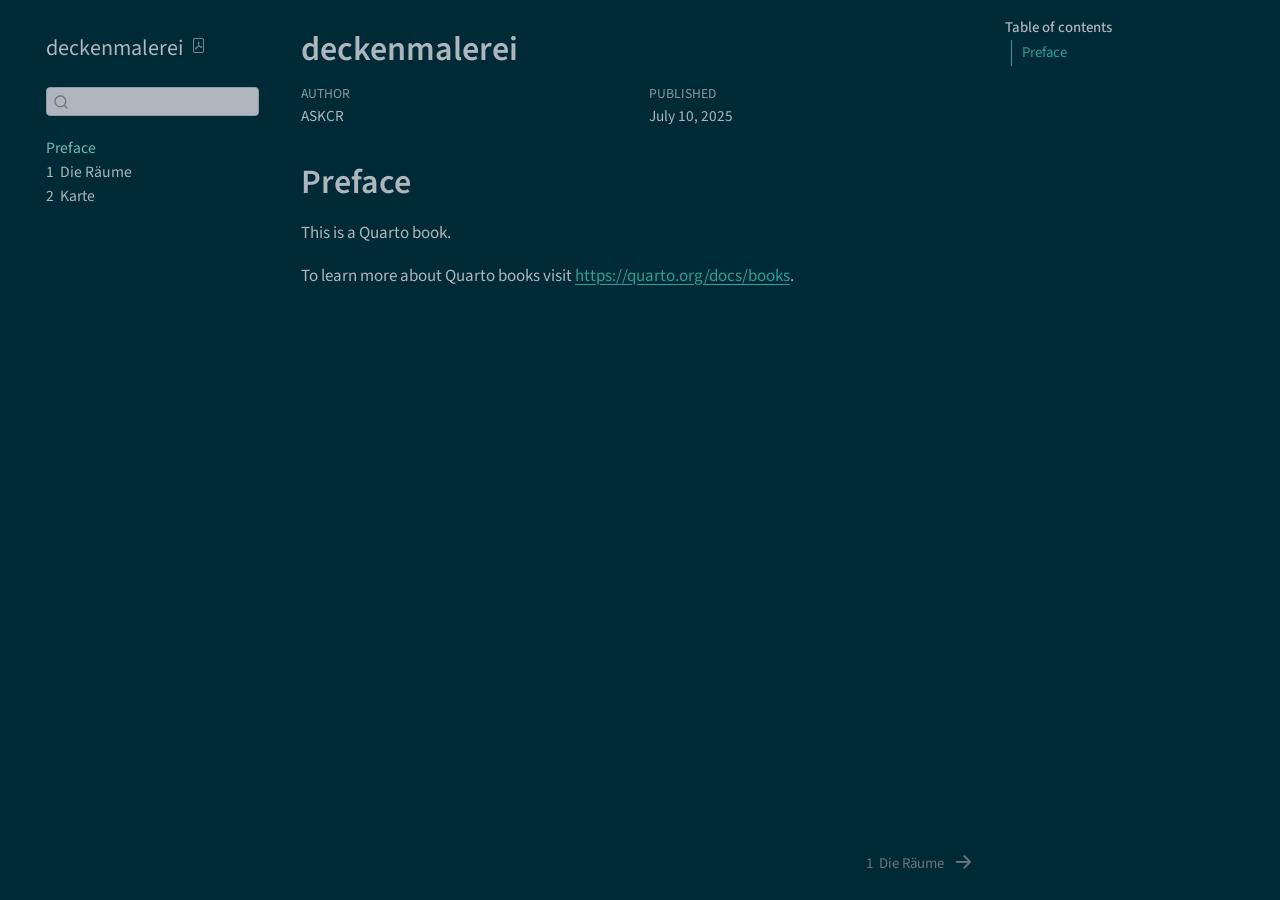
==== commit c37d09b0: "updates" ====
--- a/docs/index.html
+++ b/docs/index.html
@@ -7,7 +7,7 @@
 <meta name="viewport" content="width=device-width, initial-scale=1.0, user-scalable=yes">
 
 <meta name="author" content="ASKCR">
-<meta name="dcterms.date" content="2025-07-08">
+<meta name="dcterms.date" content="2025-07-10">
 
 <title>deckenmalerei</title>
 <style>
@@ -164,7 +164,7 @@
     <div>
     <div class="quarto-title-meta-heading">Published</div>
     <div class="quarto-title-meta-contents">
-      <p class="date">July 8, 2025</p>
+      <p class="date">July 10, 2025</p>
     </div>
   </div>
   
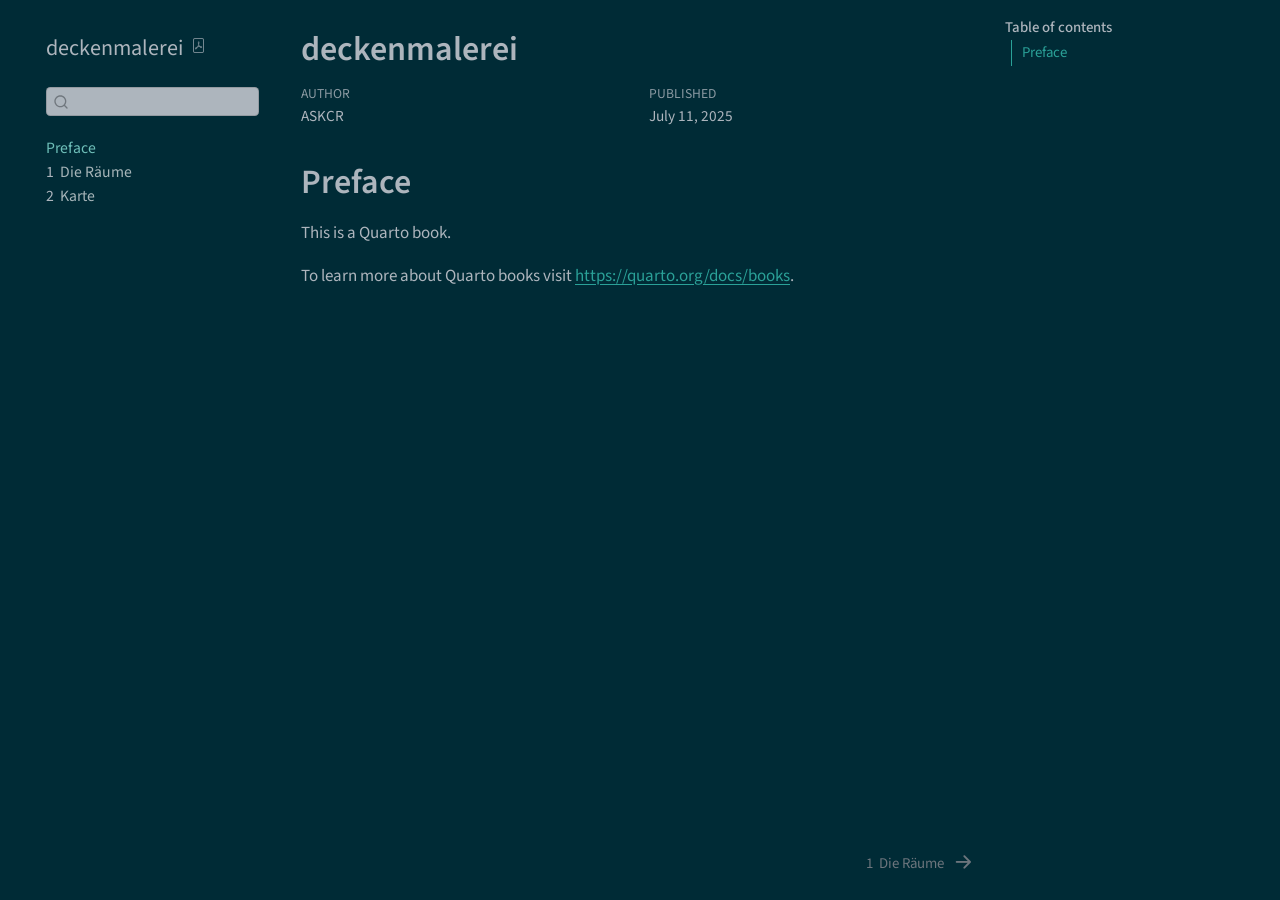
==== commit bfdbfa0f: "render OK" ====
--- a/docs/index.html
+++ b/docs/index.html
@@ -7,7 +7,7 @@
 <meta name="viewport" content="width=device-width, initial-scale=1.0, user-scalable=yes">
 
 <meta name="author" content="ASKCR">
-<meta name="dcterms.date" content="2025-07-10">
+<meta name="dcterms.date" content="2025-07-11">
 
 <title>deckenmalerei</title>
 <style>
@@ -164,7 +164,7 @@
     <div>
     <div class="quarto-title-meta-heading">Published</div>
     <div class="quarto-title-meta-contents">
-      <p class="date">July 10, 2025</p>
+      <p class="date">July 11, 2025</p>
     </div>
   </div>
   
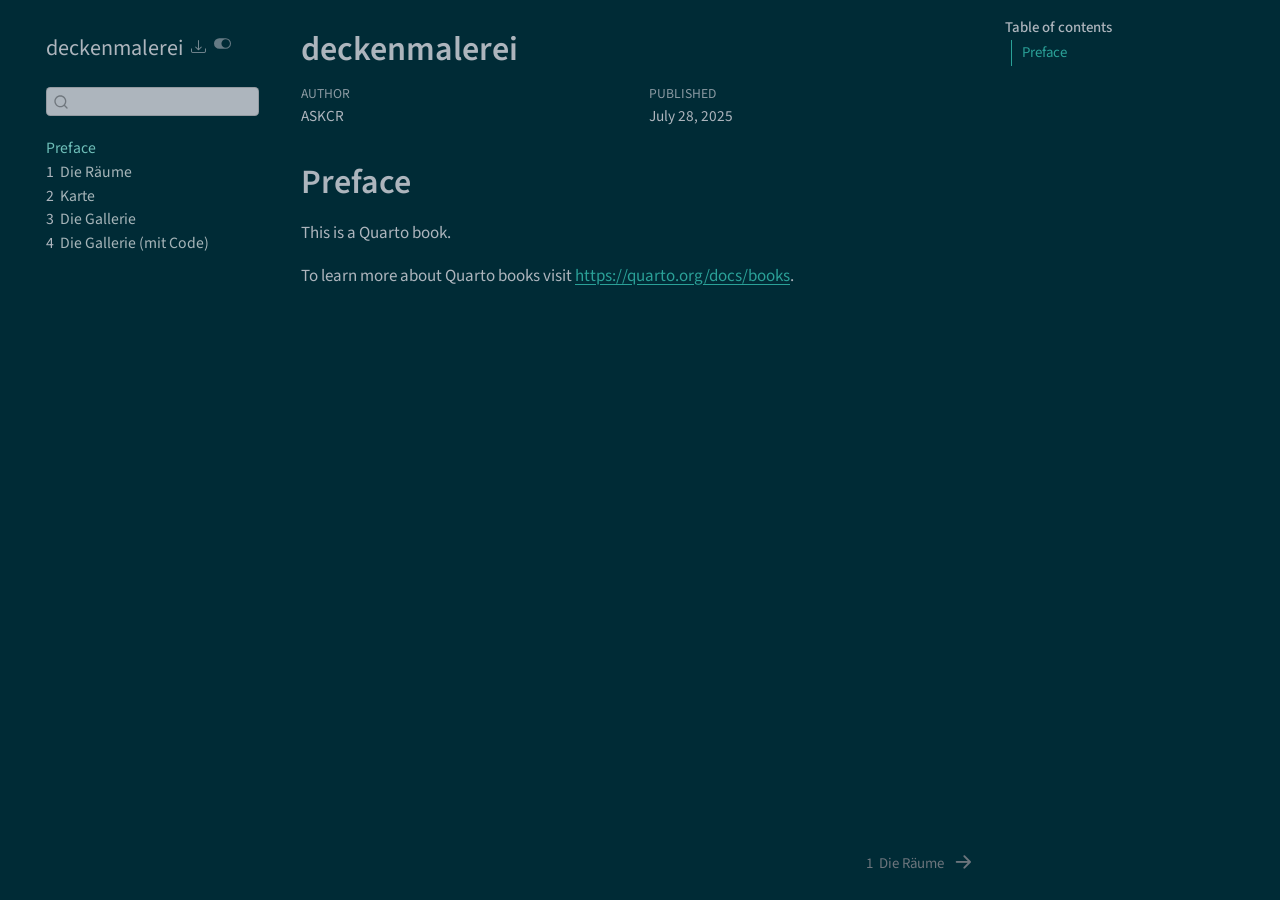
==== commit 26a38ef7: "various" ====
--- a/docs/index.html
+++ b/docs/index.html
@@ -2,12 +2,12 @@
 <html xmlns="http://www.w3.org/1999/xhtml" lang="en" xml:lang="en"><head>
 
 <meta charset="utf-8">
-<meta name="generator" content="quarto-1.5.54">
+<meta name="generator" content="quarto-1.7.32">
 
 <meta name="viewport" content="width=device-width, initial-scale=1.0, user-scalable=yes">
 
 <meta name="author" content="ASKCR">
-<meta name="dcterms.date" content="2025-07-11">
+<meta name="dcterms.date" content="2025-07-28">
 
 <title>deckenmalerei</title>
 <style>
@@ -33,15 +33,18 @@
 <script src="site_libs/quarto-search/quarto-search.js"></script>
 <meta name="quarto:offset" content="./">
 <link href="./artworks_by_room.html" rel="next">
-<script src="site_libs/quarto-html/quarto.js"></script>
+<script src="site_libs/quarto-html/quarto.js" type="module"></script>
+<script src="site_libs/quarto-html/tabsets/tabsets.js" type="module"></script>
 <script src="site_libs/quarto-html/popper.min.js"></script>
 <script src="site_libs/quarto-html/tippy.umd.min.js"></script>
 <script src="site_libs/quarto-html/anchor.min.js"></script>
 <link href="site_libs/quarto-html/tippy.css" rel="stylesheet">
-<link href="site_libs/quarto-html/quarto-syntax-highlighting-dark.css" rel="stylesheet" id="quarto-text-highlighting-styles">
+<link href="site_libs/quarto-html/quarto-syntax-highlighting-37eea08aefeeee20ff55810ff984fec1.css" rel="stylesheet" class="quarto-color-scheme" id="quarto-text-highlighting-styles">
+<link href="site_libs/quarto-html/quarto-syntax-highlighting-dark-2fef5ea3f8957b3e4ecc936fc74692ca.css" rel="stylesheet" class="quarto-color-scheme quarto-color-alternate" id="quarto-text-highlighting-styles">
 <script src="site_libs/bootstrap/bootstrap.min.js"></script>
 <link href="site_libs/bootstrap/bootstrap-icons.css" rel="stylesheet">
-<link href="site_libs/bootstrap/bootstrap.min.css" rel="stylesheet" id="quarto-bootstrap" data-mode="dark">
+<link href="site_libs/bootstrap/bootstrap-ffd282cb318059e0bcb130885a47f5dc.min.css" rel="stylesheet" append-hash="true" class="quarto-color-scheme" id="quarto-bootstrap" data-mode="light">
+<link href="site_libs/bootstrap/bootstrap-dark-ad70530d0d041e0409e14c309de1970f.min.css" rel="stylesheet" append-hash="true" class="quarto-color-scheme quarto-color-alternate" id="quarto-bootstrap" data-mode="dark">
 <script id="quarto-search-options" type="application/json">{
   "location": "sidebar",
   "copy-button": false,
@@ -73,7 +76,167 @@
 
 </head>
 
-<body class="nav-sidebar floating">
+<body class="nav-sidebar floating quarto-dark"><script id="quarto-html-before-body" type="application/javascript">
+    const toggleBodyColorMode = (bsSheetEl) => {
+      const mode = bsSheetEl.getAttribute("data-mode");
+      const bodyEl = window.document.querySelector("body");
+      if (mode === "dark") {
+        bodyEl.classList.add("quarto-dark");
+        bodyEl.classList.remove("quarto-light");
+      } else {
+        bodyEl.classList.add("quarto-light");
+        bodyEl.classList.remove("quarto-dark");
+      }
+    }
+    const toggleBodyColorPrimary = () => {
+      const bsSheetEl = window.document.querySelector("link#quarto-bootstrap:not([rel=disabled-stylesheet])");
+      if (bsSheetEl) {
+        toggleBodyColorMode(bsSheetEl);
+      }
+    }
+    const setColorSchemeToggle = (alternate) => {
+      const toggles = window.document.querySelectorAll('.quarto-color-scheme-toggle');
+      for (let i=0; i < toggles.length; i++) {
+        const toggle = toggles[i];
+        if (toggle) {
+          if (alternate) {
+            toggle.classList.add("alternate");
+          } else {
+            toggle.classList.remove("alternate");
+          }
+        }
+      }
+    };
+    const toggleColorMode = (alternate) => {
+      // Switch the stylesheets
+      const primaryStylesheets = window.document.querySelectorAll('link.quarto-color-scheme:not(.quarto-color-alternate)');
+      const alternateStylesheets = window.document.querySelectorAll('link.quarto-color-scheme.quarto-color-alternate');
+      manageTransitions('#quarto-margin-sidebar .nav-link', false);
+      if (alternate) {
+        // note: dark is layered on light, we don't disable primary!
+        enableStylesheet(alternateStylesheets);
+        for (const sheetNode of alternateStylesheets) {
+          if (sheetNode.id === "quarto-bootstrap") {
+            toggleBodyColorMode(sheetNode);
+          }
+        }
+      } else {
+        disableStylesheet(alternateStylesheets);
+        enableStylesheet(primaryStylesheets)
+        toggleBodyColorPrimary();
+      }
+      manageTransitions('#quarto-margin-sidebar .nav-link', true);
+      // Switch the toggles
+      setColorSchemeToggle(alternate)
+      // Hack to workaround the fact that safari doesn't
+      // properly recolor the scrollbar when toggling (#1455)
+      if (navigator.userAgent.indexOf('Safari') > 0 && navigator.userAgent.indexOf('Chrome') == -1) {
+        manageTransitions("body", false);
+        window.scrollTo(0, 1);
+        setTimeout(() => {
+          window.scrollTo(0, 0);
+          manageTransitions("body", true);
+        }, 40);
+      }
+    }
+    const disableStylesheet = (stylesheets) => {
+      for (let i=0; i < stylesheets.length; i++) {
+        const stylesheet = stylesheets[i];
+        stylesheet.rel = 'disabled-stylesheet';
+      }
+    }
+    const enableStylesheet = (stylesheets) => {
+      for (let i=0; i < stylesheets.length; i++) {
+        const stylesheet = stylesheets[i];
+        if(stylesheet.rel !== 'stylesheet') { // for Chrome, which will still FOUC without this check
+          stylesheet.rel = 'stylesheet';
+        }
+      }
+    }
+    const manageTransitions = (selector, allowTransitions) => {
+      const els = window.document.querySelectorAll(selector);
+      for (let i=0; i < els.length; i++) {
+        const el = els[i];
+        if (allowTransitions) {
+          el.classList.remove('notransition');
+        } else {
+          el.classList.add('notransition');
+        }
+      }
+    }
+    const isFileUrl = () => {
+      return window.location.protocol === 'file:';
+    }
+    const hasAlternateSentinel = () => {
+      let styleSentinel = getColorSchemeSentinel();
+      if (styleSentinel !== null) {
+        return styleSentinel === "alternate";
+      } else {
+        return false;
+      }
+    }
+    const setStyleSentinel = (alternate) => {
+      const value = alternate ? "alternate" : "default";
+      if (!isFileUrl()) {
+        window.localStorage.setItem("quarto-color-scheme", value);
+      } else {
+        localAlternateSentinel = value;
+      }
+    }
+    const getColorSchemeSentinel = () => {
+      if (!isFileUrl()) {
+        const storageValue = window.localStorage.getItem("quarto-color-scheme");
+        return storageValue != null ? storageValue : localAlternateSentinel;
+      } else {
+        return localAlternateSentinel;
+      }
+    }
+    const toggleGiscusIfUsed = (isAlternate, darkModeDefault) => {
+      const baseTheme = document.querySelector('#giscus-base-theme')?.value ?? 'light';
+      const alternateTheme = document.querySelector('#giscus-alt-theme')?.value ?? 'dark';
+      let newTheme = '';
+      if(authorPrefersDark) {
+        newTheme = isAlternate ? baseTheme : alternateTheme;
+      } else {
+        newTheme = isAlternate ? alternateTheme : baseTheme;
+      }
+      const changeGiscusTheme = () => {
+        // From: https://github.com/giscus/giscus/issues/336
+        const sendMessage = (message) => {
+          const iframe = document.querySelector('iframe.giscus-frame');
+          if (!iframe) return;
+          iframe.contentWindow.postMessage({ giscus: message }, 'https://giscus.app');
+        }
+        sendMessage({
+          setConfig: {
+            theme: newTheme
+          }
+        });
+      }
+      const isGiscussLoaded = window.document.querySelector('iframe.giscus-frame') !== null;
+      if (isGiscussLoaded) {
+        changeGiscusTheme();
+      }
+    };
+    const authorPrefersDark = true;
+    const darkModeDefault = authorPrefersDark;
+    let localAlternateSentinel = darkModeDefault ? 'alternate' : 'default';
+    // Dark / light mode switch
+    window.quartoToggleColorScheme = () => {
+      // Read the current dark / light value
+      let toAlternate = !hasAlternateSentinel();
+      toggleColorMode(toAlternate);
+      setStyleSentinel(toAlternate);
+      toggleGiscusIfUsed(toAlternate, darkModeDefault);
+      window.dispatchEvent(new Event('resize'));
+    };
+    // Switch to dark mode if need be
+    if (hasAlternateSentinel()) {
+      toggleColorMode(true);
+    } else {
+      toggleColorMode(false);
+    }
+  </script>
 
 <div id="quarto-search-results"></div>
   <header id="quarto-header" class="headroom fixed-top">
@@ -99,7 +262,30 @@
     <div class="sidebar-title mb-0 py-0">
       <a href="./">deckenmalerei</a> 
         <div class="sidebar-tools-main">
-    <a href="./deckenmalerei.pdf" title="Download PDF" class="quarto-navigation-tool px-1" aria-label="Download PDF"><i class="bi bi-file-pdf"></i></a>
+    <div class="dropdown">
+      <a href="" title="Download" id="quarto-navigation-tool-dropdown-0" class="quarto-navigation-tool dropdown-toggle px-1" data-bs-toggle="dropdown" aria-expanded="false" role="link" aria-label="Download"><i class="bi bi-download"></i></a>
+      <ul class="dropdown-menu" aria-labelledby="quarto-navigation-tool-dropdown-0">
+          <li>
+            <a class="dropdown-item sidebar-tools-main-item" href="./deckenmalerei.pdf">
+              <i class="bi bi-file-pdf pe-1"></i>
+            Download PDF
+            </a>
+          </li>
+          <li>
+            <a class="dropdown-item sidebar-tools-main-item" href="./deckenmalerei.epub">
+              <i class="bi bi-journal pe-1"></i>
+            Download ePub
+            </a>
+          </li>
+          <li>
+            <a class="dropdown-item sidebar-tools-main-item" href="./deckenmalerei.docx">
+              <i class="bi bi-file-word pe-1"></i>
+            Download Docx
+            </a>
+          </li>
+      </ul>
+    </div>
+  <a href="" class="quarto-color-scheme-toggle quarto-navigation-tool  px-1" onclick="window.quartoToggleColorScheme(); return false;" title="Toggle dark mode"><i class="bi"></i></a>
 </div>
     </div>
       </div>
@@ -126,6 +312,18 @@
   <div class="sidebar-item-container"> 
   <a href="./artworks_on_map.html" class="sidebar-item-text sidebar-link">
  <span class="menu-text"><span class="chapter-number">2</span>&nbsp; <span class="chapter-title">Karte</span></span></a>
+  </div>
+</li>
+        <li class="sidebar-item">
+  <div class="sidebar-item-container"> 
+  <a href="./artworks_with_lightbox.html" class="sidebar-item-text sidebar-link">
+ <span class="menu-text"><span class="chapter-number">3</span>&nbsp; <span class="chapter-title">Die Gallerie</span></span></a>
+  </div>
+</li>
+        <li class="sidebar-item">
+  <div class="sidebar-item-container"> 
+  <a href="./artworks_with_lightbox_with_code.html" class="sidebar-item-text sidebar-link">
+ <span class="menu-text"><span class="chapter-number">4</span>&nbsp; <span class="chapter-title">Die Gallerie (mit Code)</span></span></a>
   </div>
 </li>
     </ul>
@@ -145,6 +343,7 @@
 <!-- main -->
 <main class="content" id="quarto-document-content">
 
+
 <header id="title-block-header" class="quarto-title-block default">
 <div class="quarto-title">
 <h1 class="title">deckenmalerei</h1>
@@ -164,7 +363,7 @@
     <div>
     <div class="quarto-title-meta-heading">Published</div>
     <div class="quarto-title-meta-contents">
-      <p class="date">July 11, 2025</p>
+      <p class="date">July 28, 2025</p>
     </div>
   </div>
   
@@ -186,239 +385,255 @@
 
 </main> <!-- /main -->
 <script id="quarto-html-after-body" type="application/javascript">
-window.document.addEventListener("DOMContentLoaded", function (event) {
-  const toggleBodyColorMode = (bsSheetEl) => {
-    const mode = bsSheetEl.getAttribute("data-mode");
-    const bodyEl = window.document.querySelector("body");
-    if (mode === "dark") {
-      bodyEl.classList.add("quarto-dark");
-      bodyEl.classList.remove("quarto-light");
-    } else {
-      bodyEl.classList.add("quarto-light");
-      bodyEl.classList.remove("quarto-dark");
-    }
-  }
-  const toggleBodyColorPrimary = () => {
-    const bsSheetEl = window.document.querySelector("link#quarto-bootstrap");
-    if (bsSheetEl) {
-      toggleBodyColorMode(bsSheetEl);
-    }
-  }
-  toggleBodyColorPrimary();  
-  const icon = "";
-  const anchorJS = new window.AnchorJS();
-  anchorJS.options = {
-    placement: 'right',
-    icon: icon
-  };
-  anchorJS.add('.anchored');
-  const isCodeAnnotation = (el) => {
-    for (const clz of el.classList) {
-      if (clz.startsWith('code-annotation-')) {                     
-        return true;
-      }
-    }
-    return false;
-  }
-  const onCopySuccess = function(e) {
-    // button target
-    const button = e.trigger;
-    // don't keep focus
-    button.blur();
-    // flash "checked"
-    button.classList.add('code-copy-button-checked');
-    var currentTitle = button.getAttribute("title");
-    button.setAttribute("title", "Copied!");
-    let tooltip;
-    if (window.bootstrap) {
-      button.setAttribute("data-bs-toggle", "tooltip");
-      button.setAttribute("data-bs-placement", "left");
-      button.setAttribute("data-bs-title", "Copied!");
-      tooltip = new bootstrap.Tooltip(button, 
-        { trigger: "manual", 
-          customClass: "code-copy-button-tooltip",
-          offset: [0, -8]});
-      tooltip.show();    
-    }
-    setTimeout(function() {
-      if (tooltip) {
-        tooltip.hide();
-        button.removeAttribute("data-bs-title");
-        button.removeAttribute("data-bs-toggle");
-        button.removeAttribute("data-bs-placement");
-      }
-      button.setAttribute("title", currentTitle);
-      button.classList.remove('code-copy-button-checked');
-    }, 1000);
-    // clear code selection
-    e.clearSelection();
-  }
-  const getTextToCopy = function(trigger) {
-      const codeEl = trigger.previousElementSibling.cloneNode(true);
-      for (const childEl of codeEl.children) {
-        if (isCodeAnnotation(childEl)) {
-          childEl.remove();
-        }
-      }
-      return codeEl.innerText;
-  }
-  const clipboard = new window.ClipboardJS('.code-copy-button:not([data-in-quarto-modal])', {
-    text: getTextToCopy
-  });
-  clipboard.on('success', onCopySuccess);
-  if (window.document.getElementById('quarto-embedded-source-code-modal')) {
-    // For code content inside modals, clipBoardJS needs to be initialized with a container option
-    // TODO: Check when it could be a function (https://github.com/zenorocha/clipboard.js/issues/860)
-    const clipboardModal = new window.ClipboardJS('.code-copy-button[data-in-quarto-modal]', {
-      text: getTextToCopy,
-      container: window.document.getElementById('quarto-embedded-source-code-modal')
+  window.document.addEventListener("DOMContentLoaded", function (event) {
+    // Ensure there is a toggle, if there isn't float one in the top right
+    if (window.document.querySelector('.quarto-color-scheme-toggle') === null) {
+      const a = window.document.createElement('a');
+      a.classList.add('top-right');
+      a.classList.add('quarto-color-scheme-toggle');
+      a.href = "";
+      a.onclick = function() { try { window.quartoToggleColorScheme(); } catch {} return false; };
+      const i = window.document.createElement("i");
+      i.classList.add('bi');
+      a.appendChild(i);
+      window.document.body.appendChild(a);
+    }
+    setColorSchemeToggle(hasAlternateSentinel())
+    const icon = "";
+    const anchorJS = new window.AnchorJS();
+    anchorJS.options = {
+      placement: 'right',
+      icon: icon
+    };
+    anchorJS.add('.anchored');
+    const isCodeAnnotation = (el) => {
+      for (const clz of el.classList) {
+        if (clz.startsWith('code-annotation-')) {                     
+          return true;
+        }
+      }
+      return false;
+    }
+    const onCopySuccess = function(e) {
+      // button target
+      const button = e.trigger;
+      // don't keep focus
+      button.blur();
+      // flash "checked"
+      button.classList.add('code-copy-button-checked');
+      var currentTitle = button.getAttribute("title");
+      button.setAttribute("title", "Copied!");
+      let tooltip;
+      if (window.bootstrap) {
+        button.setAttribute("data-bs-toggle", "tooltip");
+        button.setAttribute("data-bs-placement", "left");
+        button.setAttribute("data-bs-title", "Copied!");
+        tooltip = new bootstrap.Tooltip(button, 
+          { trigger: "manual", 
+            customClass: "code-copy-button-tooltip",
+            offset: [0, -8]});
+        tooltip.show();    
+      }
+      setTimeout(function() {
+        if (tooltip) {
+          tooltip.hide();
+          button.removeAttribute("data-bs-title");
+          button.removeAttribute("data-bs-toggle");
+          button.removeAttribute("data-bs-placement");
+        }
+        button.setAttribute("title", currentTitle);
+        button.classList.remove('code-copy-button-checked');
+      }, 1000);
+      // clear code selection
+      e.clearSelection();
+    }
+    const getTextToCopy = function(trigger) {
+        const codeEl = trigger.previousElementSibling.cloneNode(true);
+        for (const childEl of codeEl.children) {
+          if (isCodeAnnotation(childEl)) {
+            childEl.remove();
+          }
+        }
+        return codeEl.innerText;
+    }
+    const clipboard = new window.ClipboardJS('.code-copy-button:not([data-in-quarto-modal])', {
+      text: getTextToCopy
     });
-    clipboardModal.on('success', onCopySuccess);
-  }
-    var localhostRegex = new RegExp(/^(?:http|https):\/\/localhost\:?[0-9]*\//);
-    var mailtoRegex = new RegExp(/^mailto:/);
-      var filterRegex = new RegExp('/' + window.location.host + '/');
-    var isInternal = (href) => {
-        return filterRegex.test(href) || localhostRegex.test(href) || mailtoRegex.test(href);
-    }
-    // Inspect non-navigation links and adorn them if external
- 	var links = window.document.querySelectorAll('a[href]:not(.nav-link):not(.navbar-brand):not(.toc-action):not(.sidebar-link):not(.sidebar-item-toggle):not(.pagination-link):not(.no-external):not([aria-hidden]):not(.dropdown-item):not(.quarto-navigation-tool):not(.about-link)');
-    for (var i=0; i<links.length; i++) {
-      const link = links[i];
-      if (!isInternal(link.href)) {
-        // undo the damage that might have been done by quarto-nav.js in the case of
-        // links that we want to consider external
-        if (link.dataset.originalHref !== undefined) {
-          link.href = link.dataset.originalHref;
-        }
-      }
-    }
-  function tippyHover(el, contentFn, onTriggerFn, onUntriggerFn) {
-    const config = {
-      allowHTML: true,
-      maxWidth: 500,
-      delay: 100,
-      arrow: false,
-      appendTo: function(el) {
-          return el.parentElement;
-      },
-      interactive: true,
-      interactiveBorder: 10,
-      theme: 'quarto',
-      placement: 'bottom-start',
-    };
-    if (contentFn) {
-      config.content = contentFn;
-    }
-    if (onTriggerFn) {
-      config.onTrigger = onTriggerFn;
-    }
-    if (onUntriggerFn) {
-      config.onUntrigger = onUntriggerFn;
-    }
-    window.tippy(el, config); 
-  }
-  const noterefs = window.document.querySelectorAll('a[role="doc-noteref"]');
-  for (var i=0; i<noterefs.length; i++) {
-    const ref = noterefs[i];
-    tippyHover(ref, function() {
-      // use id or data attribute instead here
-      let href = ref.getAttribute('data-footnote-href') || ref.getAttribute('href');
-      try { href = new URL(href).hash; } catch {}
-      const id = href.replace(/^#\/?/, "");
-      const note = window.document.getElementById(id);
-      if (note) {
-        return note.innerHTML;
+    clipboard.on('success', onCopySuccess);
+    if (window.document.getElementById('quarto-embedded-source-code-modal')) {
+      const clipboardModal = new window.ClipboardJS('.code-copy-button[data-in-quarto-modal]', {
+        text: getTextToCopy,
+        container: window.document.getElementById('quarto-embedded-source-code-modal')
+      });
+      clipboardModal.on('success', onCopySuccess);
+    }
+      var localhostRegex = new RegExp(/^(?:http|https):\/\/localhost\:?[0-9]*\//);
+      var mailtoRegex = new RegExp(/^mailto:/);
+        var filterRegex = new RegExp('/' + window.location.host + '/');
+      var isInternal = (href) => {
+          return filterRegex.test(href) || localhostRegex.test(href) || mailtoRegex.test(href);
+      }
+      // Inspect non-navigation links and adorn them if external
+     var links = window.document.querySelectorAll('a[href]:not(.nav-link):not(.navbar-brand):not(.toc-action):not(.sidebar-link):not(.sidebar-item-toggle):not(.pagination-link):not(.no-external):not([aria-hidden]):not(.dropdown-item):not(.quarto-navigation-tool):not(.about-link)');
+      for (var i=0; i<links.length; i++) {
+        const link = links[i];
+        if (!isInternal(link.href)) {
+          // undo the damage that might have been done by quarto-nav.js in the case of
+          // links that we want to consider external
+          if (link.dataset.originalHref !== undefined) {
+            link.href = link.dataset.originalHref;
+          }
+        }
+      }
+    function tippyHover(el, contentFn, onTriggerFn, onUntriggerFn) {
+      const config = {
+        allowHTML: true,
+        maxWidth: 500,
+        delay: 100,
+        arrow: false,
+        appendTo: function(el) {
+            return el.parentElement;
+        },
+        interactive: true,
+        interactiveBorder: 10,
+        theme: 'quarto',
+        placement: 'bottom-start',
+      };
+      if (contentFn) {
+        config.content = contentFn;
+      }
+      if (onTriggerFn) {
+        config.onTrigger = onTriggerFn;
+      }
+      if (onUntriggerFn) {
+        config.onUntrigger = onUntriggerFn;
+      }
+      window.tippy(el, config); 
+    }
+    const noterefs = window.document.querySelectorAll('a[role="doc-noteref"]');
+    for (var i=0; i<noterefs.length; i++) {
+      const ref = noterefs[i];
+      tippyHover(ref, function() {
+        // use id or data attribute instead here
+        let href = ref.getAttribute('data-footnote-href') || ref.getAttribute('href');
+        try { href = new URL(href).hash; } catch {}
+        const id = href.replace(/^#\/?/, "");
+        const note = window.document.getElementById(id);
+        if (note) {
+          return note.innerHTML;
+        } else {
+          return "";
+        }
+      });
+    }
+    const xrefs = window.document.querySelectorAll('a.quarto-xref');
+    const processXRef = (id, note) => {
+      // Strip column container classes
+      const stripColumnClz = (el) => {
+        el.classList.remove("page-full", "page-columns");
+        if (el.children) {
+          for (const child of el.children) {
+            stripColumnClz(child);
+          }
+        }
+      }
+      stripColumnClz(note)
+      if (id === null || id.startsWith('sec-')) {
+        // Special case sections, only their first couple elements
+        const container = document.createElement("div");
+        if (note.children && note.children.length > 2) {
+          container.appendChild(note.children[0].cloneNode(true));
+          for (let i = 1; i < note.children.length; i++) {
+            const child = note.children[i];
+            if (child.tagName === "P" && child.innerText === "") {
+              continue;
+            } else {
+              container.appendChild(child.cloneNode(true));
+              break;
+            }
+          }
+          if (window.Quarto?.typesetMath) {
+            window.Quarto.typesetMath(container);
+          }
+          return container.innerHTML
+        } else {
+          if (window.Quarto?.typesetMath) {
+            window.Quarto.typesetMath(note);
+          }
+          return note.innerHTML;
+        }
       } else {
-        return "";
-      }
-    });
-  }
-  const xrefs = window.document.querySelectorAll('a.quarto-xref');
-  const processXRef = (id, note) => {
-    // Strip column container classes
-    const stripColumnClz = (el) => {
-      el.classList.remove("page-full", "page-columns");
-      if (el.children) {
-        for (const child of el.children) {
-          stripColumnClz(child);
-        }
-      }
-    }
-    stripColumnClz(note)
-    if (id === null || id.startsWith('sec-')) {
-      // Special case sections, only their first couple elements
-      const container = document.createElement("div");
-      if (note.children && note.children.length > 2) {
-        container.appendChild(note.children[0].cloneNode(true));
-        for (let i = 1; i < note.children.length; i++) {
-          const child = note.children[i];
-          if (child.tagName === "P" && child.innerText === "") {
-            continue;
-          } else {
-            container.appendChild(child.cloneNode(true));
-            break;
-          }
-        }
-        if (window.Quarto?.typesetMath) {
-          window.Quarto.typesetMath(container);
-        }
-        return container.innerHTML
-      } else {
+        // Remove any anchor links if they are present
+        const anchorLink = note.querySelector('a.anchorjs-link');
+        if (anchorLink) {
+          anchorLink.remove();
+        }
         if (window.Quarto?.typesetMath) {
           window.Quarto.typesetMath(note);
         }
-        return note.innerHTML;
-      }
-    } else {
-      // Remove any anchor links if they are present
-      const anchorLink = note.querySelector('a.anchorjs-link');
-      if (anchorLink) {
-        anchorLink.remove();
-      }
-      if (window.Quarto?.typesetMath) {
-        window.Quarto.typesetMath(note);
-      }
-      // TODO in 1.5, we should make sure this works without a callout special case
-      if (note.classList.contains("callout")) {
-        return note.outerHTML;
-      } else {
-        return note.innerHTML;
-      }
-    }
-  }
-  for (var i=0; i<xrefs.length; i++) {
-    const xref = xrefs[i];
-    tippyHover(xref, undefined, function(instance) {
-      instance.disable();
-      let url = xref.getAttribute('href');
-      let hash = undefined; 
-      if (url.startsWith('#')) {
-        hash = url;
-      } else {
-        try { hash = new URL(url).hash; } catch {}
-      }
-      if (hash) {
-        const id = hash.replace(/^#\/?/, "");
-        const note = window.document.getElementById(id);
-        if (note !== null) {
-          try {
-            const html = processXRef(id, note.cloneNode(true));
-            instance.setContent(html);
-          } finally {
-            instance.enable();
-            instance.show();
-          }
+        if (note.classList.contains("callout")) {
+          return note.outerHTML;
         } else {
-          // See if we can fetch this
-          fetch(url.split('#')[0])
+          return note.innerHTML;
+        }
+      }
+    }
+    for (var i=0; i<xrefs.length; i++) {
+      const xref = xrefs[i];
+      tippyHover(xref, undefined, function(instance) {
+        instance.disable();
+        let url = xref.getAttribute('href');
+        let hash = undefined; 
+        if (url.startsWith('#')) {
+          hash = url;
+        } else {
+          try { hash = new URL(url).hash; } catch {}
+        }
+        if (hash) {
+          const id = hash.replace(/^#\/?/, "");
+          const note = window.document.getElementById(id);
+          if (note !== null) {
+            try {
+              const html = processXRef(id, note.cloneNode(true));
+              instance.setContent(html);
+            } finally {
+              instance.enable();
+              instance.show();
+            }
+          } else {
+            // See if we can fetch this
+            fetch(url.split('#')[0])
+            .then(res => res.text())
+            .then(html => {
+              const parser = new DOMParser();
+              const htmlDoc = parser.parseFromString(html, "text/html");
+              const note = htmlDoc.getElementById(id);
+              if (note !== null) {
+                const html = processXRef(id, note);
+                instance.setContent(html);
+              } 
+            }).finally(() => {
+              instance.enable();
+              instance.show();
+            });
+          }
+        } else {
+          // See if we can fetch a full url (with no hash to target)
+          // This is a special case and we should probably do some content thinning / targeting
+          fetch(url)
           .then(res => res.text())
           .then(html => {
             const parser = new DOMParser();
             const htmlDoc = parser.parseFromString(html, "text/html");
-            const note = htmlDoc.getElementById(id);
+            const note = htmlDoc.querySelector('main.content');
             if (note !== null) {
-              const html = processXRef(id, note);
+              // This should only happen for chapter cross references
+              // (since there is no id in the URL)
+              // remove the first header
+              if (note.children.length > 0 && note.children[0].tagName === "HEADER") {
+                note.children[0].remove();
+              }
+              const html = processXRef(null, note);
               instance.setContent(html);
             } 
           }).finally(() => {
@@ -426,185 +641,161 @@
             instance.show();
           });
         }
+      }, function(instance) {
+      });
+    }
+        let selectedAnnoteEl;
+        const selectorForAnnotation = ( cell, annotation) => {
+          let cellAttr = 'data-code-cell="' + cell + '"';
+          let lineAttr = 'data-code-annotation="' +  annotation + '"';
+          const selector = 'span[' + cellAttr + '][' + lineAttr + ']';
+          return selector;
+        }
+        const selectCodeLines = (annoteEl) => {
+          const doc = window.document;
+          const targetCell = annoteEl.getAttribute("data-target-cell");
+          const targetAnnotation = annoteEl.getAttribute("data-target-annotation");
+          const annoteSpan = window.document.querySelector(selectorForAnnotation(targetCell, targetAnnotation));
+          const lines = annoteSpan.getAttribute("data-code-lines").split(",");
+          const lineIds = lines.map((line) => {
+            return targetCell + "-" + line;
+          })
+          let top = null;
+          let height = null;
+          let parent = null;
+          if (lineIds.length > 0) {
+              //compute the position of the single el (top and bottom and make a div)
+              const el = window.document.getElementById(lineIds[0]);
+              top = el.offsetTop;
+              height = el.offsetHeight;
+              parent = el.parentElement.parentElement;
+            if (lineIds.length > 1) {
+              const lastEl = window.document.getElementById(lineIds[lineIds.length - 1]);
+              const bottom = lastEl.offsetTop + lastEl.offsetHeight;
+              height = bottom - top;
+            }
+            if (top !== null && height !== null && parent !== null) {
+              // cook up a div (if necessary) and position it 
+              let div = window.document.getElementById("code-annotation-line-highlight");
+              if (div === null) {
+                div = window.document.createElement("div");
+                div.setAttribute("id", "code-annotation-line-highlight");
+                div.style.position = 'absolute';
+                parent.appendChild(div);
+              }
+              div.style.top = top - 2 + "px";
+              div.style.height = height + 4 + "px";
+              div.style.left = 0;
+              let gutterDiv = window.document.getElementById("code-annotation-line-highlight-gutter");
+              if (gutterDiv === null) {
+                gutterDiv = window.document.createElement("div");
+                gutterDiv.setAttribute("id", "code-annotation-line-highlight-gutter");
+                gutterDiv.style.position = 'absolute';
+                const codeCell = window.document.getElementById(targetCell);
+                const gutter = codeCell.querySelector('.code-annotation-gutter');
+                gutter.appendChild(gutterDiv);
+              }
+              gutterDiv.style.top = top - 2 + "px";
+              gutterDiv.style.height = height + 4 + "px";
+            }
+            selectedAnnoteEl = annoteEl;
+          }
+        };
+        const unselectCodeLines = () => {
+          const elementsIds = ["code-annotation-line-highlight", "code-annotation-line-highlight-gutter"];
+          elementsIds.forEach((elId) => {
+            const div = window.document.getElementById(elId);
+            if (div) {
+              div.remove();
+            }
+          });
+          selectedAnnoteEl = undefined;
+        };
+          // Handle positioning of the toggle
+      window.addEventListener(
+        "resize",
+        throttle(() => {
+          elRect = undefined;
+          if (selectedAnnoteEl) {
+            selectCodeLines(selectedAnnoteEl);
+          }
+        }, 10)
+      );
+      function throttle(fn, ms) {
+      let throttle = false;
+      let timer;
+        return (...args) => {
+          if(!throttle) { // first call gets through
+              fn.apply(this, args);
+              throttle = true;
+          } else { // all the others get throttled
+              if(timer) clearTimeout(timer); // cancel #2
+              timer = setTimeout(() => {
+                fn.apply(this, args);
+                timer = throttle = false;
+              }, ms);
+          }
+        };
+      }
+        // Attach click handler to the DT
+        const annoteDls = window.document.querySelectorAll('dt[data-target-cell]');
+        for (const annoteDlNode of annoteDls) {
+          annoteDlNode.addEventListener('click', (event) => {
+            const clickedEl = event.target;
+            if (clickedEl !== selectedAnnoteEl) {
+              unselectCodeLines();
+              const activeEl = window.document.querySelector('dt[data-target-cell].code-annotation-active');
+              if (activeEl) {
+                activeEl.classList.remove('code-annotation-active');
+              }
+              selectCodeLines(clickedEl);
+              clickedEl.classList.add('code-annotation-active');
+            } else {
+              // Unselect the line
+              unselectCodeLines();
+              clickedEl.classList.remove('code-annotation-active');
+            }
+          });
+        }
+    const findCites = (el) => {
+      const parentEl = el.parentElement;
+      if (parentEl) {
+        const cites = parentEl.dataset.cites;
+        if (cites) {
+          return {
+            el,
+            cites: cites.split(' ')
+          };
+        } else {
+          return findCites(el.parentElement)
+        }
       } else {
-        // See if we can fetch a full url (with no hash to target)
-        // This is a special case and we should probably do some content thinning / targeting
-        fetch(url)
-        .then(res => res.text())
-        .then(html => {
-          const parser = new DOMParser();
-          const htmlDoc = parser.parseFromString(html, "text/html");
-          const note = htmlDoc.querySelector('main.content');
-          if (note !== null) {
-            // This should only happen for chapter cross references
-            // (since there is no id in the URL)
-            // remove the first header
-            if (note.children.length > 0 && note.children[0].tagName === "HEADER") {
-              note.children[0].remove();
+        return undefined;
+      }
+    };
+    var bibliorefs = window.document.querySelectorAll('a[role="doc-biblioref"]');
+    for (var i=0; i<bibliorefs.length; i++) {
+      const ref = bibliorefs[i];
+      const citeInfo = findCites(ref);
+      if (citeInfo) {
+        tippyHover(citeInfo.el, function() {
+          var popup = window.document.createElement('div');
+          citeInfo.cites.forEach(function(cite) {
+            var citeDiv = window.document.createElement('div');
+            citeDiv.classList.add('hanging-indent');
+            citeDiv.classList.add('csl-entry');
+            var biblioDiv = window.document.getElementById('ref-' + cite);
+            if (biblioDiv) {
+              citeDiv.innerHTML = biblioDiv.innerHTML;
             }
-            const html = processXRef(null, note);
-            instance.setContent(html);
-          } 
-        }).finally(() => {
-          instance.enable();
-          instance.show();
+            popup.appendChild(citeDiv);
+          });
+          return popup.innerHTML;
         });
       }
-    }, function(instance) {
-    });
-  }
-      let selectedAnnoteEl;
-      const selectorForAnnotation = ( cell, annotation) => {
-        let cellAttr = 'data-code-cell="' + cell + '"';
-        let lineAttr = 'data-code-annotation="' +  annotation + '"';
-        const selector = 'span[' + cellAttr + '][' + lineAttr + ']';
-        return selector;
-      }
-      const selectCodeLines = (annoteEl) => {
-        const doc = window.document;
-        const targetCell = annoteEl.getAttribute("data-target-cell");
-        const targetAnnotation = annoteEl.getAttribute("data-target-annotation");
-        const annoteSpan = window.document.querySelector(selectorForAnnotation(targetCell, targetAnnotation));
-        const lines = annoteSpan.getAttribute("data-code-lines").split(",");
-        const lineIds = lines.map((line) => {
-          return targetCell + "-" + line;
-        })
-        let top = null;
-        let height = null;
-        let parent = null;
-        if (lineIds.length > 0) {
-            //compute the position of the single el (top and bottom and make a div)
-            const el = window.document.getElementById(lineIds[0]);
-            top = el.offsetTop;
-            height = el.offsetHeight;
-            parent = el.parentElement.parentElement;
-          if (lineIds.length > 1) {
-            const lastEl = window.document.getElementById(lineIds[lineIds.length - 1]);
-            const bottom = lastEl.offsetTop + lastEl.offsetHeight;
-            height = bottom - top;
-          }
-          if (top !== null && height !== null && parent !== null) {
-            // cook up a div (if necessary) and position it 
-            let div = window.document.getElementById("code-annotation-line-highlight");
-            if (div === null) {
-              div = window.document.createElement("div");
-              div.setAttribute("id", "code-annotation-line-highlight");
-              div.style.position = 'absolute';
-              parent.appendChild(div);
-            }
-            div.style.top = top - 2 + "px";
-            div.style.height = height + 4 + "px";
-            div.style.left = 0;
-            let gutterDiv = window.document.getElementById("code-annotation-line-highlight-gutter");
-            if (gutterDiv === null) {
-              gutterDiv = window.document.createElement("div");
-              gutterDiv.setAttribute("id", "code-annotation-line-highlight-gutter");
-              gutterDiv.style.position = 'absolute';
-              const codeCell = window.document.getElementById(targetCell);
-              const gutter = codeCell.querySelector('.code-annotation-gutter');
-              gutter.appendChild(gutterDiv);
-            }
-            gutterDiv.style.top = top - 2 + "px";
-            gutterDiv.style.height = height + 4 + "px";
-          }
-          selectedAnnoteEl = annoteEl;
-        }
-      };
-      const unselectCodeLines = () => {
-        const elementsIds = ["code-annotation-line-highlight", "code-annotation-line-highlight-gutter"];
-        elementsIds.forEach((elId) => {
-          const div = window.document.getElementById(elId);
-          if (div) {
-            div.remove();
-          }
-        });
-        selectedAnnoteEl = undefined;
-      };
-        // Handle positioning of the toggle
-    window.addEventListener(
-      "resize",
-      throttle(() => {
-        elRect = undefined;
-        if (selectedAnnoteEl) {
-          selectCodeLines(selectedAnnoteEl);
-        }
-      }, 10)
-    );
-    function throttle(fn, ms) {
-    let throttle = false;
-    let timer;
-      return (...args) => {
-        if(!throttle) { // first call gets through
-            fn.apply(this, args);
-            throttle = true;
-        } else { // all the others get throttled
-            if(timer) clearTimeout(timer); // cancel #2
-            timer = setTimeout(() => {
-              fn.apply(this, args);
-              timer = throttle = false;
-            }, ms);
-        }
-      };
-    }
-      // Attach click handler to the DT
-      const annoteDls = window.document.querySelectorAll('dt[data-target-cell]');
-      for (const annoteDlNode of annoteDls) {
-        annoteDlNode.addEventListener('click', (event) => {
-          const clickedEl = event.target;
-          if (clickedEl !== selectedAnnoteEl) {
-            unselectCodeLines();
-            const activeEl = window.document.querySelector('dt[data-target-cell].code-annotation-active');
-            if (activeEl) {
-              activeEl.classList.remove('code-annotation-active');
-            }
-            selectCodeLines(clickedEl);
-            clickedEl.classList.add('code-annotation-active');
-          } else {
-            // Unselect the line
-            unselectCodeLines();
-            clickedEl.classList.remove('code-annotation-active');
-          }
-        });
-      }
-  const findCites = (el) => {
-    const parentEl = el.parentElement;
-    if (parentEl) {
-      const cites = parentEl.dataset.cites;
-      if (cites) {
-        return {
-          el,
-          cites: cites.split(' ')
-        };
-      } else {
-        return findCites(el.parentElement)
-      }
-    } else {
-      return undefined;
-    }
-  };
-  var bibliorefs = window.document.querySelectorAll('a[role="doc-biblioref"]');
-  for (var i=0; i<bibliorefs.length; i++) {
-    const ref = bibliorefs[i];
-    const citeInfo = findCites(ref);
-    if (citeInfo) {
-      tippyHover(citeInfo.el, function() {
-        var popup = window.document.createElement('div');
-        citeInfo.cites.forEach(function(cite) {
-          var citeDiv = window.document.createElement('div');
-          citeDiv.classList.add('hanging-indent');
-          citeDiv.classList.add('csl-entry');
-          var biblioDiv = window.document.getElementById('ref-' + cite);
-          if (biblioDiv) {
-            citeDiv.innerHTML = biblioDiv.innerHTML;
-          }
-          popup.appendChild(citeDiv);
-        });
-        return popup.innerHTML;
-      });
-    }
-  }
-});
-</script>
+    }
+  });
+  </script>
 <nav class="page-navigation">
   <div class="nav-page nav-page-previous">
   </div>
--- a/docs/site_libs/quarto-html/quarto-syntax-highlighting-37eea08aefeeee20ff55810ff984fec1.css
+++ b/docs/site_libs/quarto-html/quarto-syntax-highlighting-37eea08aefeeee20ff55810ff984fec1.css
@@ -0,0 +1,236 @@
+/* quarto syntax highlight colors */
+:root {
+  --quarto-hl-ot-color: #003B4F;
+  --quarto-hl-at-color: #657422;
+  --quarto-hl-ss-color: #20794D;
+  --quarto-hl-an-color: #5E5E5E;
+  --quarto-hl-fu-color: #4758AB;
+  --quarto-hl-st-color: #20794D;
+  --quarto-hl-cf-color: #003B4F;
+  --quarto-hl-op-color: #5E5E5E;
+  --quarto-hl-er-color: #AD0000;
+  --quarto-hl-bn-color: #AD0000;
+  --quarto-hl-al-color: #AD0000;
+  --quarto-hl-va-color: #111111;
+  --quarto-hl-bu-color: inherit;
+  --quarto-hl-ex-color: inherit;
+  --quarto-hl-pp-color: #AD0000;
+  --quarto-hl-in-color: #5E5E5E;
+  --quarto-hl-vs-color: #20794D;
+  --quarto-hl-wa-color: #5E5E5E;
+  --quarto-hl-do-color: #5E5E5E;
+  --quarto-hl-im-color: #00769E;
+  --quarto-hl-ch-color: #20794D;
+  --quarto-hl-dt-color: #AD0000;
+  --quarto-hl-fl-color: #AD0000;
+  --quarto-hl-co-color: #5E5E5E;
+  --quarto-hl-cv-color: #5E5E5E;
+  --quarto-hl-cn-color: #8f5902;
+  --quarto-hl-sc-color: #5E5E5E;
+  --quarto-hl-dv-color: #AD0000;
+  --quarto-hl-kw-color: #003B4F;
+}
+
+/* other quarto variables */
+:root {
+  --quarto-font-monospace: SFMono-Regular, Menlo, Monaco, Consolas, "Liberation Mono", "Courier New", monospace;
+}
+
+/* syntax highlight based on Pandoc's rules */
+pre > code.sourceCode > span {
+  color: #003B4F;
+}
+
+code.sourceCode > span {
+  color: #003B4F;
+}
+
+div.sourceCode,
+div.sourceCode pre.sourceCode {
+  color: #003B4F;
+}
+
+/* Normal */
+code span {
+  color: #003B4F;
+}
+
+/* Alert */
+code span.al {
+  color: #AD0000;
+  font-style: inherit;
+}
+
+/* Annotation */
+code span.an {
+  color: #5E5E5E;
+  font-style: inherit;
+}
+
+/* Attribute */
+code span.at {
+  color: #657422;
+  font-style: inherit;
+}
+
+/* BaseN */
+code span.bn {
+  color: #AD0000;
+  font-style: inherit;
+}
+
+/* BuiltIn */
+code span.bu {
+  font-style: inherit;
+}
+
+/* ControlFlow */
+code span.cf {
+  color: #003B4F;
+  font-weight: bold;
+  font-style: inherit;
+}
+
+/* Char */
+code span.ch {
+  color: #20794D;
+  font-style: inherit;
+}
+
+/* Constant */
+code span.cn {
+  color: #8f5902;
+  font-style: inherit;
+}
+
+/* Comment */
+code span.co {
+  color: #5E5E5E;
+  font-style: inherit;
+}
+
+/* CommentVar */
+code span.cv {
+  color: #5E5E5E;
+  font-style: italic;
+}
+
+/* Documentation */
+code span.do {
+  color: #5E5E5E;
+  font-style: italic;
+}
+
+/* DataType */
+code span.dt {
+  color: #AD0000;
+  font-style: inherit;
+}
+
+/* DecVal */
+code span.dv {
+  color: #AD0000;
+  font-style: inherit;
+}
+
+/* Error */
+code span.er {
+  color: #AD0000;
+  font-style: inherit;
+}
+
+/* Extension */
+code span.ex {
+  font-style: inherit;
+}
+
+/* Float */
+code span.fl {
+  color: #AD0000;
+  font-style: inherit;
+}
+
+/* Function */
+code span.fu {
+  color: #4758AB;
+  font-style: inherit;
+}
+
+/* Import */
+code span.im {
+  color: #00769E;
+  font-style: inherit;
+}
+
+/* Information */
+code span.in {
+  color: #5E5E5E;
+  font-style: inherit;
+}
+
+/* Keyword */
+code span.kw {
+  color: #003B4F;
+  font-weight: bold;
+  font-style: inherit;
+}
+
+/* Operator */
+code span.op {
+  color: #5E5E5E;
+  font-style: inherit;
+}
+
+/* Other */
+code span.ot {
+  color: #003B4F;
+  font-style: inherit;
+}
+
+/* Preprocessor */
+code span.pp {
+  color: #AD0000;
+  font-style: inherit;
+}
+
+/* SpecialChar */
+code span.sc {
+  color: #5E5E5E;
+  font-style: inherit;
+}
+
+/* SpecialString */
+code span.ss {
+  color: #20794D;
+  font-style: inherit;
+}
+
+/* String */
+code span.st {
+  color: #20794D;
+  font-style: inherit;
+}
+
+/* Variable */
+code span.va {
+  color: #111111;
+  font-style: inherit;
+}
+
+/* VerbatimString */
+code span.vs {
+  color: #20794D;
+  font-style: inherit;
+}
+
+/* Warning */
+code span.wa {
+  color: #5E5E5E;
+  font-style: italic;
+}
+
+.prevent-inlining {
+  content: "</";
+}
+
+/*# sourceMappingURL=27d3d809615f7771493d095567f04340.css.map */
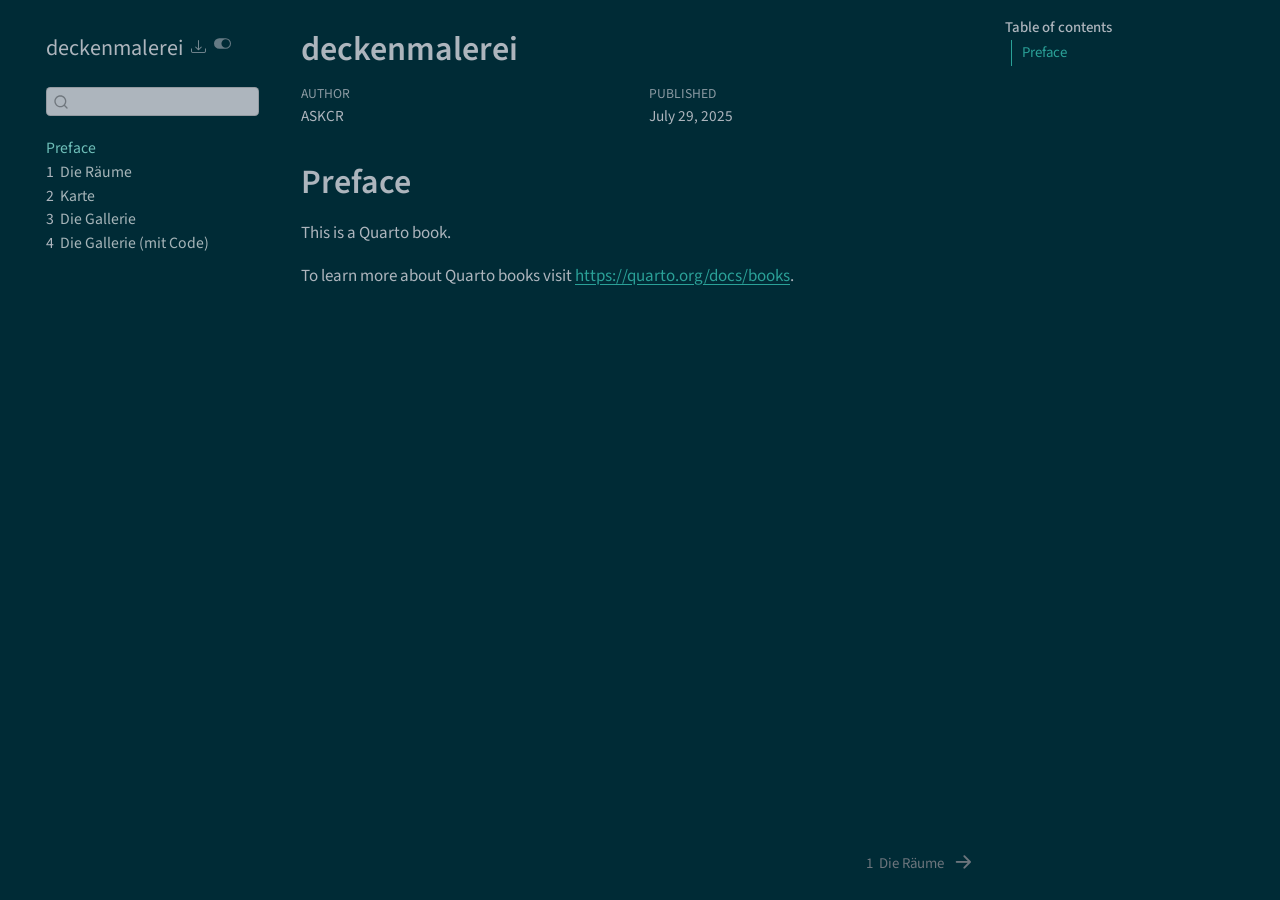
==== commit b8f6f53f: "query fixes" ====
--- a/docs/index.html
+++ b/docs/index.html
@@ -7,7 +7,7 @@
 <meta name="viewport" content="width=device-width, initial-scale=1.0, user-scalable=yes">
 
 <meta name="author" content="ASKCR">
-<meta name="dcterms.date" content="2025-07-28">
+<meta name="dcterms.date" content="2025-07-29">
 
 <title>deckenmalerei</title>
 <style>
@@ -363,7 +363,7 @@
     <div>
     <div class="quarto-title-meta-heading">Published</div>
     <div class="quarto-title-meta-contents">
-      <p class="date">July 28, 2025</p>
+      <p class="date">July 29, 2025</p>
     </div>
   </div>
   
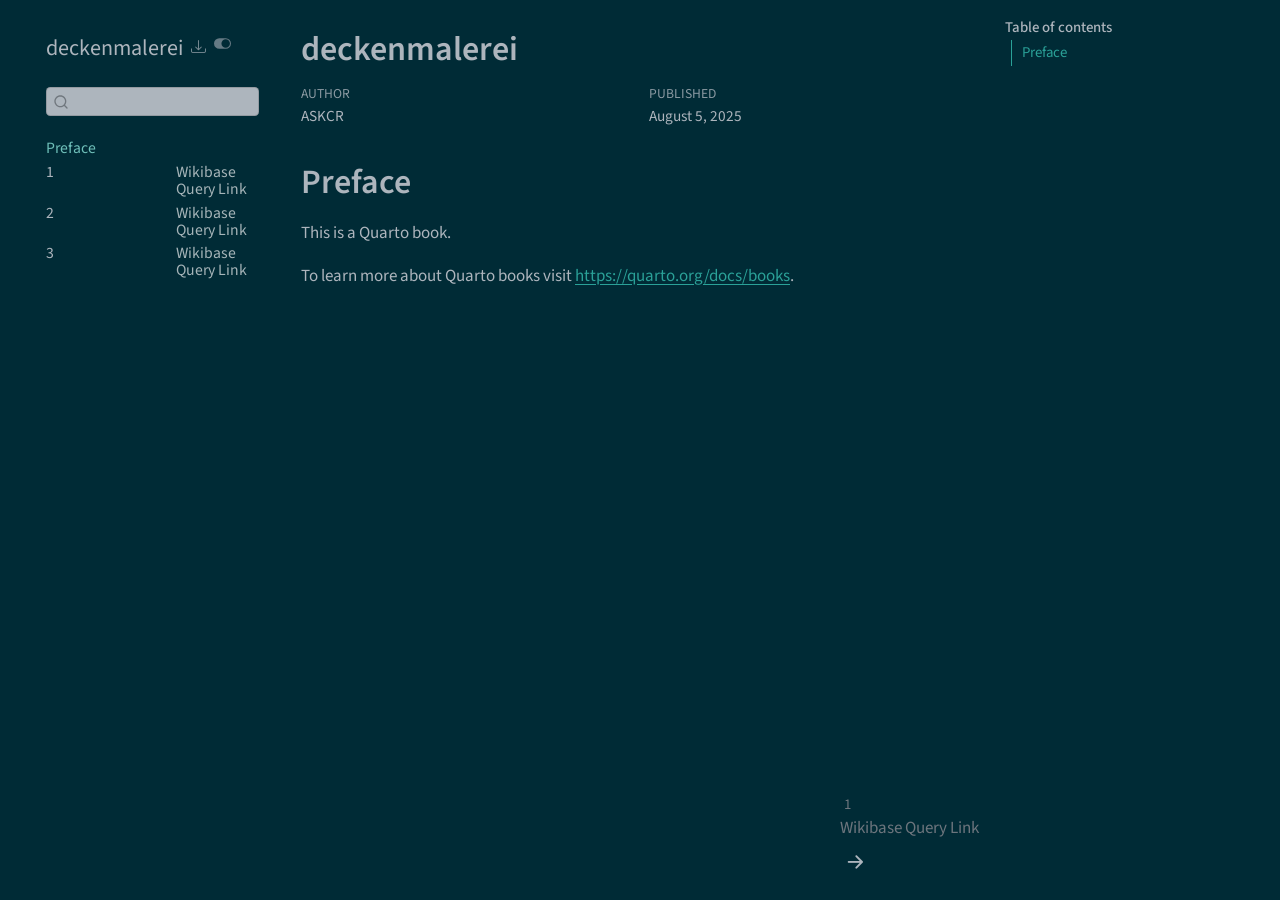
==== commit 5378ae7a: "Added query links, put docs back in" ====
--- a/docs/index.html
+++ b/docs/index.html
@@ -7,7 +7,7 @@
 <meta name="viewport" content="width=device-width, initial-scale=1.0, user-scalable=yes">
 
 <meta name="author" content="ASKCR">
-<meta name="dcterms.date" content="2025-07-29">
+<meta name="dcterms.date" content="2025-08-05">
 
 <title>deckenmalerei</title>
 <style>
@@ -32,7 +32,7 @@
 <script src="site_libs/quarto-search/fuse.min.js"></script>
 <script src="site_libs/quarto-search/quarto-search.js"></script>
 <meta name="quarto:offset" content="./">
-<link href="./artworks_by_room.html" rel="next">
+<link href="./section1.html" rel="next">
 <script src="site_libs/quarto-html/quarto.js" type="module"></script>
 <script src="site_libs/quarto-html/tabsets/tabsets.js" type="module"></script>
 <script src="site_libs/quarto-html/popper.min.js"></script>
@@ -304,26 +304,20 @@
 </li>
         <li class="sidebar-item">
   <div class="sidebar-item-container"> 
-  <a href="./artworks_by_room.html" class="sidebar-item-text sidebar-link">
- <span class="menu-text"><span class="chapter-number">1</span>&nbsp; <span class="chapter-title">Die Räume</span></span></a>
+  <a href="./section1.html" class="sidebar-item-text sidebar-link">
+ <span class="menu-text"><span class="chapter-number">1</span>&nbsp; <span class="chapter-title"></span></span></a><a href="https://query.kewl.org/#PREFIX%20wd%3A%20%3Chttps%3A%2F%2Fwikibase.kewl.org%2Fentity%2F%3E%0APREFIX%20wdt%3A%20%3Chttps%3A%2F%2Fwikibase.kewl.org%2Fprop%2Fdirect%2F%3E%0APREFIX%20p%3A%20%3Chttps%3A%2F%2Fwikibase.kewl.org%2Fprop%2F%3E%0APREFIX%20ps%3A%20%3Chttps%3A%2F%2Fwikibase.kewl.org%2Fprop%2Fstatement%2F%3E%0APREFIX%20pq%3A%20%3Chttps%3A%2F%2Fwikibase.kewl.org%2Fprop%2Fqualifier%2F%3E%0APREFIX%20wikibase%3A%20%3Chttp%3A%2F%2Fwikiba.se%2Fontology%23%3E%0APREFIX%20rdfs%3A%20%3Chttp%3A%2F%2Fwww.w3.org%2F2000%2F01%2Frdf-schema%23%3E%0APREFIX%20bd%3A%20%3Chttp%3A%2F%2Fwww.bigdata.com%2Frdf%23%3E%0A%0A%0ASELECT%20DISTINCT%20%3Fitem%20%3FitemLabel%20%3FitemDescription%20%3FitemTypeLabel%20%3Fphoto%20%3Fcreator%20%3Fparent%20%3FparentLabel%20%3FcastleLabel%0A%0AWHERE%20%7B%0A%20%20%0A%20%20VALUES%20%3FitemType%20%7B%20wd%3AQ6%20%7D%0A%20%20%0A%20%20%3Fitem%20wdt%3AP3%2B%20wd%3AQ68%20%3B%0A%20%20%20%20%20%20%20%20wdt%3AP1%20%3FitemType%20.%0A%20%20OPTIONAL%20%7B%20%3Fitem%20wdt%3AP3%20%3Fparent%20.%20%7D%0A%20%20OPTIONAL%20%7B%0A%20%20%20%20%3Fitem%20p%3AP6%20%3Fstatement%20.%0A%20%20%20%20%3Fstatement%20ps%3AP6%20%3Fphoto%20.%0A%20%20%20%20OPTIONAL%20%7B%20%3Fstatement%20pq%3AP11%20%3Fcreator.%20%7D%0A%20%20%7D%0A%20%20BIND%28wd%3AQ68%20AS%20%3Fcastle%29%0A%20%20SERVICE%20wikibase%3Alabel%20%7B%20bd%3AserviceParam%20wikibase%3Alanguage%20%22de%22%20%7D%0A%7D%0AORDER%20BY%20%3Fitem">Wikibase Query Link</a>
   </div>
 </li>
         <li class="sidebar-item">
   <div class="sidebar-item-container"> 
-  <a href="./artworks_on_map.html" class="sidebar-item-text sidebar-link">
- <span class="menu-text"><span class="chapter-number">2</span>&nbsp; <span class="chapter-title">Karte</span></span></a>
+  <a href="./section2.html" class="sidebar-item-text sidebar-link">
+ <span class="menu-text"><span class="chapter-number">2</span>&nbsp; <span class="chapter-title"></span></span></a><a href="https://query.kewl.org/#PREFIX%20wd%3A%20%3Chttps%3A%2F%2Fwikibase.kewl.org%2Fentity%2F%3E%0APREFIX%20wdt%3A%20%3Chttps%3A%2F%2Fwikibase.kewl.org%2Fprop%2Fdirect%2F%3E%0APREFIX%20p%3A%20%3Chttps%3A%2F%2Fwikibase.kewl.org%2Fprop%2F%3E%0APREFIX%20ps%3A%20%3Chttps%3A%2F%2Fwikibase.kewl.org%2Fprop%2Fstatement%2F%3E%0APREFIX%20pq%3A%20%3Chttps%3A%2F%2Fwikibase.kewl.org%2Fprop%2Fqualifier%2F%3E%0APREFIX%20wikibase%3A%20%3Chttp%3A%2F%2Fwikiba.se%2Fontology%23%3E%0APREFIX%20rdfs%3A%20%3Chttp%3A%2F%2Fwww.w3.org%2F2000%2F01%2Frdf-schema%23%3E%0APREFIX%20bd%3A%20%3Chttp%3A%2F%2Fwww.bigdata.com%2Frdf%23%3E%0A%0A%0ASELECT%20DISTINCT%20%3Fitem%20%3FitemLabel%20%3FitemDescription%20%3FitemTypeLabel%20%3Fphoto%20%3Fcreator%20%3Fparent%20%3FparentLabel%20%3FcastleLabel%0A%0AWHERE%20%7B%0A%20%20%0A%20%20VALUES%20%3FitemType%20%7B%20wd%3AQ6%20%7D%0A%20%20%0A%20%20%3Fitem%20wdt%3AP3%2B%20wd%3AQ68%20%3B%0A%20%20%20%20%20%20%20%20wdt%3AP1%20%3FitemType%20.%0A%20%20OPTIONAL%20%7B%20%3Fitem%20wdt%3AP3%20%3Fparent%20.%20%7D%0A%20%20OPTIONAL%20%7B%0A%20%20%20%20%3Fitem%20p%3AP6%20%3Fstatement%20.%0A%20%20%20%20%3Fstatement%20ps%3AP6%20%3Fphoto%20.%0A%20%20%20%20OPTIONAL%20%7B%20%3Fstatement%20pq%3AP11%20%3Fcreator.%20%7D%0A%20%20%7D%0A%20%20BIND%28wd%3AQ68%20AS%20%3Fcastle%29%0A%20%20SERVICE%20wikibase%3Alabel%20%7B%20bd%3AserviceParam%20wikibase%3Alanguage%20%22de%22%20%7D%0A%7D%0AORDER%20BY%20%3Fitem">Wikibase Query Link</a>
   </div>
 </li>
         <li class="sidebar-item">
   <div class="sidebar-item-container"> 
-  <a href="./artworks_with_lightbox.html" class="sidebar-item-text sidebar-link">
- <span class="menu-text"><span class="chapter-number">3</span>&nbsp; <span class="chapter-title">Die Gallerie</span></span></a>
-  </div>
-</li>
-        <li class="sidebar-item">
-  <div class="sidebar-item-container"> 
-  <a href="./artworks_with_lightbox_with_code.html" class="sidebar-item-text sidebar-link">
- <span class="menu-text"><span class="chapter-number">4</span>&nbsp; <span class="chapter-title">Die Gallerie (mit Code)</span></span></a>
+  <a href="./section3.html" class="sidebar-item-text sidebar-link">
+ <span class="menu-text"><span class="chapter-number">3</span>&nbsp; <span class="chapter-title"></span></span></a><a href="https://query.kewl.org/#PREFIX%20wd%3A%20%3Chttps%3A%2F%2Fwikibase.kewl.org%2Fentity%2F%3E%0APREFIX%20wdt%3A%20%3Chttps%3A%2F%2Fwikibase.kewl.org%2Fprop%2Fdirect%2F%3E%0APREFIX%20p%3A%20%3Chttps%3A%2F%2Fwikibase.kewl.org%2Fprop%2F%3E%0APREFIX%20ps%3A%20%3Chttps%3A%2F%2Fwikibase.kewl.org%2Fprop%2Fstatement%2F%3E%0APREFIX%20pq%3A%20%3Chttps%3A%2F%2Fwikibase.kewl.org%2Fprop%2Fqualifier%2F%3E%0APREFIX%20wikibase%3A%20%3Chttp%3A%2F%2Fwikiba.se%2Fontology%23%3E%0APREFIX%20rdfs%3A%20%3Chttp%3A%2F%2Fwww.w3.org%2F2000%2F01%2Frdf-schema%23%3E%0APREFIX%20bd%3A%20%3Chttp%3A%2F%2Fwww.bigdata.com%2Frdf%23%3E%0A%0A%0ASELECT%20DISTINCT%20%3Fitem%20%3FitemLabel%20%3FitemDescription%20%3FitemTypeLabel%20%3Fphoto%20%3Fcreator%20%3Fparent%20%3FparentLabel%20%3FcastleLabel%0A%0AWHERE%20%7B%0A%20%20%0A%20%20VALUES%20%3FitemType%20%7B%20wd%3AQ6%20%7D%0A%20%20%0A%20%20%3Fitem%20wdt%3AP3%2B%20wd%3AQ68%20%3B%0A%20%20%20%20%20%20%20%20wdt%3AP1%20%3FitemType%20.%0A%20%20OPTIONAL%20%7B%20%3Fitem%20wdt%3AP3%20%3Fparent%20.%20%7D%0A%20%20OPTIONAL%20%7B%0A%20%20%20%20%3Fitem%20p%3AP6%20%3Fstatement%20.%0A%20%20%20%20%3Fstatement%20ps%3AP6%20%3Fphoto%20.%0A%20%20%20%20OPTIONAL%20%7B%20%3Fstatement%20pq%3AP11%20%3Fcreator.%20%7D%0A%20%20%7D%0A%20%20BIND%28wd%3AQ68%20AS%20%3Fcastle%29%0A%20%20SERVICE%20wikibase%3Alabel%20%7B%20bd%3AserviceParam%20wikibase%3Alanguage%20%22de%22%20%7D%0A%7D%0AORDER%20BY%20%3Fitem">Wikibase Query Link</a>
   </div>
 </li>
     </ul>
@@ -363,7 +357,7 @@
     <div>
     <div class="quarto-title-meta-heading">Published</div>
     <div class="quarto-title-meta-contents">
-      <p class="date">July 29, 2025</p>
+      <p class="date">August 5, 2025</p>
     </div>
   </div>
   
@@ -800,9 +794,9 @@
   <div class="nav-page nav-page-previous">
   </div>
   <div class="nav-page nav-page-next">
-      <a href="./artworks_by_room.html" class="pagination-link" aria-label="Die Räume">
-        <span class="nav-page-text"><span class="chapter-number">1</span>&nbsp; <span class="chapter-title">Die Räume</span></span> <i class="bi bi-arrow-right-short"></i>
-      </a>
+      <a href="./section1.html" class="pagination-link" aria-label="[Wikibase Query Link](https://query.kewl.org/#PREFIX%20wd%3A%20%3Chttps%3A%2F%2Fwikibase.kewl.org%2Fentity%2F%3E%0APREFIX%20wdt%3A%20%3Chttps%3A%2F%2Fwikibase.kewl.org%2Fprop%2Fdirect%2F%3E%0APREFIX%20p%3A%20%3Chttps%3A%2F%2Fwikibase.kewl.org%2Fprop%2F%3E%0APREFIX%20ps%3A%20%3Chttps%3A%2F%2Fwikibase.kewl.org%2Fprop%2Fstatement%2F%3E%0APREFIX%20pq%3A%20%3Chttps%3A%2F%2Fwikibase.kewl.org%2Fprop%2Fqualifier%2F%3E%0APREFIX%20wikibase%3A%20%3Chttp%3A%2F%2Fwikiba.se%2Fontology%23%3E%0APREFIX%20rdfs%3A%20%3Chttp%3A%2F%2Fwww.w3.org%2F2000%2F01%2Frdf-schema%23%3E%0APREFIX%20bd%3A%20%3Chttp%3A%2F%2Fwww.bigdata.com%2Frdf%23%3E%0A%0A%0ASELECT%20DISTINCT%20%3Fitem%20%3FitemLabel%20%3FitemDescription%20%3FitemTypeLabel%20%3Fphoto%20%3Fcreator%20%3Fparent%20%3FparentLabel%20%3FcastleLabel%0A%0AWHERE%20%7B%0A%20%20%0A%20%20VALUES%20%3FitemType%20%7B%20wd%3AQ6%20%7D%0A%20%20%0A%20%20%3Fitem%20wdt%3AP3%2B%20wd%3AQ68%20%3B%0A%20%20%20%20%20%20%20%20wdt%3AP1%20%3FitemType%20.%0A%20%20OPTIONAL%20%7B%20%3Fitem%20wdt%3AP3%20%3Fparent%20.%20%7D%0A%20%20OPTIONAL%20%7B%0A%20%20%20%20%3Fitem%20p%3AP6%20%3Fstatement%20.%0A%20%20%20%20%3Fstatement%20ps%3AP6%20%3Fphoto%20.%0A%20%20%20%20OPTIONAL%20%7B%20%3Fstatement%20pq%3AP11%20%3Fcreator.%20%7D%0A%20%20%7D%0A%20%20BIND%28wd%3AQ68%20AS%20%3Fcastle%29%0A%20%20SERVICE%20wikibase%3Alabel%20%7B%20bd%3AserviceParam%20wikibase%3Alanguage%20%22de%22%20%7D%0A%7D%0AORDER%20BY%20%3Fitem)">
+        <span class="nav-page-text"><span class="chapter-number">1</span>&nbsp; <span class="chapter-title"></span></span></a><a href="https://query.kewl.org/#PREFIX%20wd%3A%20%3Chttps%3A%2F%2Fwikibase.kewl.org%2Fentity%2F%3E%0APREFIX%20wdt%3A%20%3Chttps%3A%2F%2Fwikibase.kewl.org%2Fprop%2Fdirect%2F%3E%0APREFIX%20p%3A%20%3Chttps%3A%2F%2Fwikibase.kewl.org%2Fprop%2F%3E%0APREFIX%20ps%3A%20%3Chttps%3A%2F%2Fwikibase.kewl.org%2Fprop%2Fstatement%2F%3E%0APREFIX%20pq%3A%20%3Chttps%3A%2F%2Fwikibase.kewl.org%2Fprop%2Fqualifier%2F%3E%0APREFIX%20wikibase%3A%20%3Chttp%3A%2F%2Fwikiba.se%2Fontology%23%3E%0APREFIX%20rdfs%3A%20%3Chttp%3A%2F%2Fwww.w3.org%2F2000%2F01%2Frdf-schema%23%3E%0APREFIX%20bd%3A%20%3Chttp%3A%2F%2Fwww.bigdata.com%2Frdf%23%3E%0A%0A%0ASELECT%20DISTINCT%20%3Fitem%20%3FitemLabel%20%3FitemDescription%20%3FitemTypeLabel%20%3Fphoto%20%3Fcreator%20%3Fparent%20%3FparentLabel%20%3FcastleLabel%0A%0AWHERE%20%7B%0A%20%20%0A%20%20VALUES%20%3FitemType%20%7B%20wd%3AQ6%20%7D%0A%20%20%0A%20%20%3Fitem%20wdt%3AP3%2B%20wd%3AQ68%20%3B%0A%20%20%20%20%20%20%20%20wdt%3AP1%20%3FitemType%20.%0A%20%20OPTIONAL%20%7B%20%3Fitem%20wdt%3AP3%20%3Fparent%20.%20%7D%0A%20%20OPTIONAL%20%7B%0A%20%20%20%20%3Fitem%20p%3AP6%20%3Fstatement%20.%0A%20%20%20%20%3Fstatement%20ps%3AP6%20%3Fphoto%20.%0A%20%20%20%20OPTIONAL%20%7B%20%3Fstatement%20pq%3AP11%20%3Fcreator.%20%7D%0A%20%20%7D%0A%20%20BIND%28wd%3AQ68%20AS%20%3Fcastle%29%0A%20%20SERVICE%20wikibase%3Alabel%20%7B%20bd%3AserviceParam%20wikibase%3Alanguage%20%22de%22%20%7D%0A%7D%0AORDER%20BY%20%3Fitem">Wikibase Query Link</a> <i class="bi bi-arrow-right-short"></i>
+      
   </div>
 </nav>
 </div> <!-- /content -->
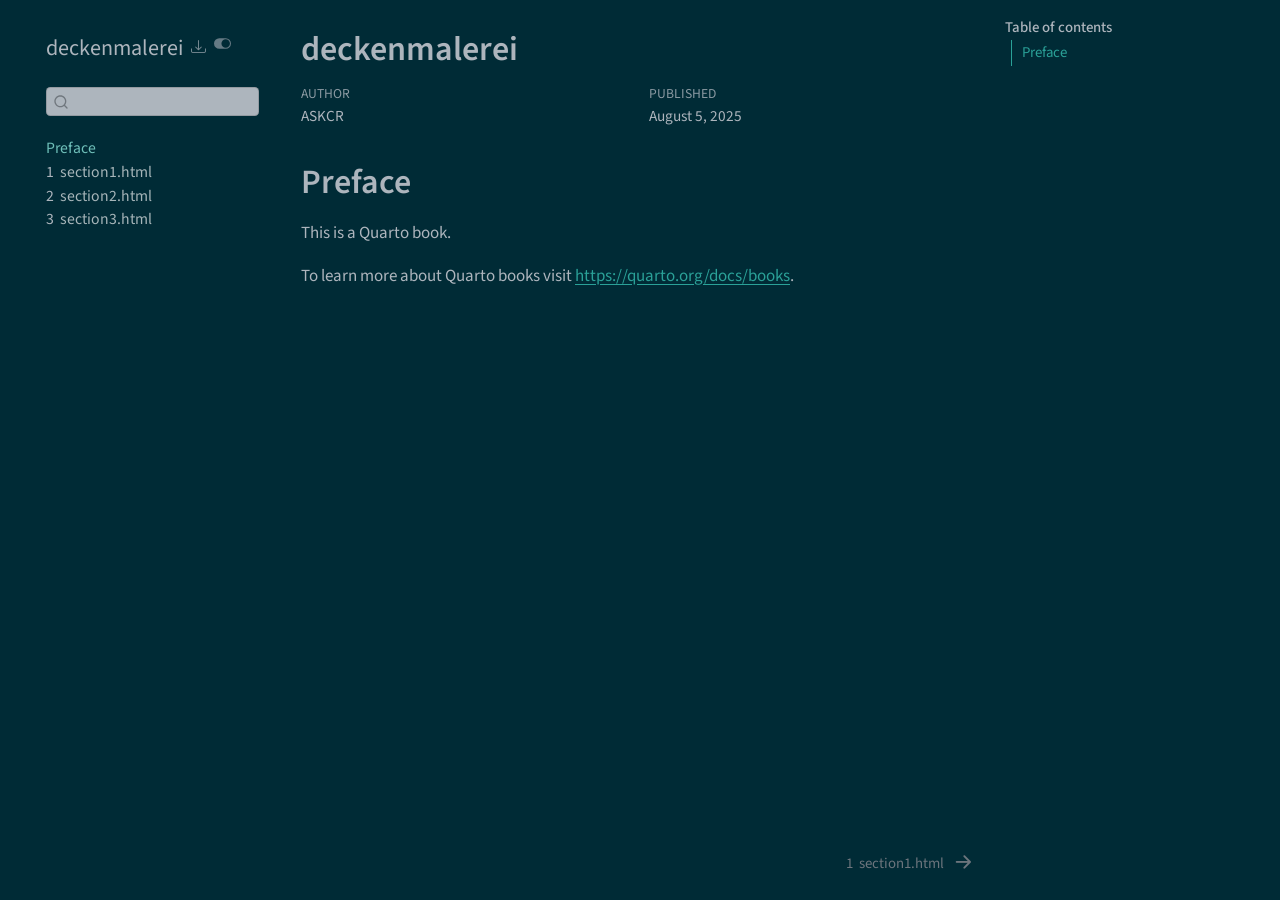
==== commit d1308c07: "added query links as comments" ====
--- a/docs/index.html
+++ b/docs/index.html
@@ -305,19 +305,19 @@
         <li class="sidebar-item">
   <div class="sidebar-item-container"> 
   <a href="./section1.html" class="sidebar-item-text sidebar-link">
- <span class="menu-text"><span class="chapter-number">1</span>&nbsp; <span class="chapter-title"></span></span></a><a href="https://query.kewl.org/#PREFIX%20wd%3A%20%3Chttps%3A%2F%2Fwikibase.kewl.org%2Fentity%2F%3E%0APREFIX%20wdt%3A%20%3Chttps%3A%2F%2Fwikibase.kewl.org%2Fprop%2Fdirect%2F%3E%0APREFIX%20p%3A%20%3Chttps%3A%2F%2Fwikibase.kewl.org%2Fprop%2F%3E%0APREFIX%20ps%3A%20%3Chttps%3A%2F%2Fwikibase.kewl.org%2Fprop%2Fstatement%2F%3E%0APREFIX%20pq%3A%20%3Chttps%3A%2F%2Fwikibase.kewl.org%2Fprop%2Fqualifier%2F%3E%0APREFIX%20wikibase%3A%20%3Chttp%3A%2F%2Fwikiba.se%2Fontology%23%3E%0APREFIX%20rdfs%3A%20%3Chttp%3A%2F%2Fwww.w3.org%2F2000%2F01%2Frdf-schema%23%3E%0APREFIX%20bd%3A%20%3Chttp%3A%2F%2Fwww.bigdata.com%2Frdf%23%3E%0A%0A%0ASELECT%20DISTINCT%20%3Fitem%20%3FitemLabel%20%3FitemDescription%20%3FitemTypeLabel%20%3Fphoto%20%3Fcreator%20%3Fparent%20%3FparentLabel%20%3FcastleLabel%0A%0AWHERE%20%7B%0A%20%20%0A%20%20VALUES%20%3FitemType%20%7B%20wd%3AQ6%20%7D%0A%20%20%0A%20%20%3Fitem%20wdt%3AP3%2B%20wd%3AQ68%20%3B%0A%20%20%20%20%20%20%20%20wdt%3AP1%20%3FitemType%20.%0A%20%20OPTIONAL%20%7B%20%3Fitem%20wdt%3AP3%20%3Fparent%20.%20%7D%0A%20%20OPTIONAL%20%7B%0A%20%20%20%20%3Fitem%20p%3AP6%20%3Fstatement%20.%0A%20%20%20%20%3Fstatement%20ps%3AP6%20%3Fphoto%20.%0A%20%20%20%20OPTIONAL%20%7B%20%3Fstatement%20pq%3AP11%20%3Fcreator.%20%7D%0A%20%20%7D%0A%20%20BIND%28wd%3AQ68%20AS%20%3Fcastle%29%0A%20%20SERVICE%20wikibase%3Alabel%20%7B%20bd%3AserviceParam%20wikibase%3Alanguage%20%22de%22%20%7D%0A%7D%0AORDER%20BY%20%3Fitem">Wikibase Query Link</a>
+ <span class="menu-text"><span class="chapter-number">1</span>&nbsp; <span class="chapter-title">section1.html</span></span></a>
   </div>
 </li>
         <li class="sidebar-item">
   <div class="sidebar-item-container"> 
   <a href="./section2.html" class="sidebar-item-text sidebar-link">
- <span class="menu-text"><span class="chapter-number">2</span>&nbsp; <span class="chapter-title"></span></span></a><a href="https://query.kewl.org/#PREFIX%20wd%3A%20%3Chttps%3A%2F%2Fwikibase.kewl.org%2Fentity%2F%3E%0APREFIX%20wdt%3A%20%3Chttps%3A%2F%2Fwikibase.kewl.org%2Fprop%2Fdirect%2F%3E%0APREFIX%20p%3A%20%3Chttps%3A%2F%2Fwikibase.kewl.org%2Fprop%2F%3E%0APREFIX%20ps%3A%20%3Chttps%3A%2F%2Fwikibase.kewl.org%2Fprop%2Fstatement%2F%3E%0APREFIX%20pq%3A%20%3Chttps%3A%2F%2Fwikibase.kewl.org%2Fprop%2Fqualifier%2F%3E%0APREFIX%20wikibase%3A%20%3Chttp%3A%2F%2Fwikiba.se%2Fontology%23%3E%0APREFIX%20rdfs%3A%20%3Chttp%3A%2F%2Fwww.w3.org%2F2000%2F01%2Frdf-schema%23%3E%0APREFIX%20bd%3A%20%3Chttp%3A%2F%2Fwww.bigdata.com%2Frdf%23%3E%0A%0A%0ASELECT%20DISTINCT%20%3Fitem%20%3FitemLabel%20%3FitemDescription%20%3FitemTypeLabel%20%3Fphoto%20%3Fcreator%20%3Fparent%20%3FparentLabel%20%3FcastleLabel%0A%0AWHERE%20%7B%0A%20%20%0A%20%20VALUES%20%3FitemType%20%7B%20wd%3AQ6%20%7D%0A%20%20%0A%20%20%3Fitem%20wdt%3AP3%2B%20wd%3AQ68%20%3B%0A%20%20%20%20%20%20%20%20wdt%3AP1%20%3FitemType%20.%0A%20%20OPTIONAL%20%7B%20%3Fitem%20wdt%3AP3%20%3Fparent%20.%20%7D%0A%20%20OPTIONAL%20%7B%0A%20%20%20%20%3Fitem%20p%3AP6%20%3Fstatement%20.%0A%20%20%20%20%3Fstatement%20ps%3AP6%20%3Fphoto%20.%0A%20%20%20%20OPTIONAL%20%7B%20%3Fstatement%20pq%3AP11%20%3Fcreator.%20%7D%0A%20%20%7D%0A%20%20BIND%28wd%3AQ68%20AS%20%3Fcastle%29%0A%20%20SERVICE%20wikibase%3Alabel%20%7B%20bd%3AserviceParam%20wikibase%3Alanguage%20%22de%22%20%7D%0A%7D%0AORDER%20BY%20%3Fitem">Wikibase Query Link</a>
+ <span class="menu-text"><span class="chapter-number">2</span>&nbsp; <span class="chapter-title">section2.html</span></span></a>
   </div>
 </li>
         <li class="sidebar-item">
   <div class="sidebar-item-container"> 
   <a href="./section3.html" class="sidebar-item-text sidebar-link">
- <span class="menu-text"><span class="chapter-number">3</span>&nbsp; <span class="chapter-title"></span></span></a><a href="https://query.kewl.org/#PREFIX%20wd%3A%20%3Chttps%3A%2F%2Fwikibase.kewl.org%2Fentity%2F%3E%0APREFIX%20wdt%3A%20%3Chttps%3A%2F%2Fwikibase.kewl.org%2Fprop%2Fdirect%2F%3E%0APREFIX%20p%3A%20%3Chttps%3A%2F%2Fwikibase.kewl.org%2Fprop%2F%3E%0APREFIX%20ps%3A%20%3Chttps%3A%2F%2Fwikibase.kewl.org%2Fprop%2Fstatement%2F%3E%0APREFIX%20pq%3A%20%3Chttps%3A%2F%2Fwikibase.kewl.org%2Fprop%2Fqualifier%2F%3E%0APREFIX%20wikibase%3A%20%3Chttp%3A%2F%2Fwikiba.se%2Fontology%23%3E%0APREFIX%20rdfs%3A%20%3Chttp%3A%2F%2Fwww.w3.org%2F2000%2F01%2Frdf-schema%23%3E%0APREFIX%20bd%3A%20%3Chttp%3A%2F%2Fwww.bigdata.com%2Frdf%23%3E%0A%0A%0ASELECT%20DISTINCT%20%3Fitem%20%3FitemLabel%20%3FitemDescription%20%3FitemTypeLabel%20%3Fphoto%20%3Fcreator%20%3Fparent%20%3FparentLabel%20%3FcastleLabel%0A%0AWHERE%20%7B%0A%20%20%0A%20%20VALUES%20%3FitemType%20%7B%20wd%3AQ6%20%7D%0A%20%20%0A%20%20%3Fitem%20wdt%3AP3%2B%20wd%3AQ68%20%3B%0A%20%20%20%20%20%20%20%20wdt%3AP1%20%3FitemType%20.%0A%20%20OPTIONAL%20%7B%20%3Fitem%20wdt%3AP3%20%3Fparent%20.%20%7D%0A%20%20OPTIONAL%20%7B%0A%20%20%20%20%3Fitem%20p%3AP6%20%3Fstatement%20.%0A%20%20%20%20%3Fstatement%20ps%3AP6%20%3Fphoto%20.%0A%20%20%20%20OPTIONAL%20%7B%20%3Fstatement%20pq%3AP11%20%3Fcreator.%20%7D%0A%20%20%7D%0A%20%20BIND%28wd%3AQ68%20AS%20%3Fcastle%29%0A%20%20SERVICE%20wikibase%3Alabel%20%7B%20bd%3AserviceParam%20wikibase%3Alanguage%20%22de%22%20%7D%0A%7D%0AORDER%20BY%20%3Fitem">Wikibase Query Link</a>
+ <span class="menu-text"><span class="chapter-number">3</span>&nbsp; <span class="chapter-title">section3.html</span></span></a>
   </div>
 </li>
     </ul>
@@ -794,9 +794,9 @@
   <div class="nav-page nav-page-previous">
   </div>
   <div class="nav-page nav-page-next">
-      <a href="./section1.html" class="pagination-link" aria-label="[Wikibase Query Link](https://query.kewl.org/#PREFIX%20wd%3A%20%3Chttps%3A%2F%2Fwikibase.kewl.org%2Fentity%2F%3E%0APREFIX%20wdt%3A%20%3Chttps%3A%2F%2Fwikibase.kewl.org%2Fprop%2Fdirect%2F%3E%0APREFIX%20p%3A%20%3Chttps%3A%2F%2Fwikibase.kewl.org%2Fprop%2F%3E%0APREFIX%20ps%3A%20%3Chttps%3A%2F%2Fwikibase.kewl.org%2Fprop%2Fstatement%2F%3E%0APREFIX%20pq%3A%20%3Chttps%3A%2F%2Fwikibase.kewl.org%2Fprop%2Fqualifier%2F%3E%0APREFIX%20wikibase%3A%20%3Chttp%3A%2F%2Fwikiba.se%2Fontology%23%3E%0APREFIX%20rdfs%3A%20%3Chttp%3A%2F%2Fwww.w3.org%2F2000%2F01%2Frdf-schema%23%3E%0APREFIX%20bd%3A%20%3Chttp%3A%2F%2Fwww.bigdata.com%2Frdf%23%3E%0A%0A%0ASELECT%20DISTINCT%20%3Fitem%20%3FitemLabel%20%3FitemDescription%20%3FitemTypeLabel%20%3Fphoto%20%3Fcreator%20%3Fparent%20%3FparentLabel%20%3FcastleLabel%0A%0AWHERE%20%7B%0A%20%20%0A%20%20VALUES%20%3FitemType%20%7B%20wd%3AQ6%20%7D%0A%20%20%0A%20%20%3Fitem%20wdt%3AP3%2B%20wd%3AQ68%20%3B%0A%20%20%20%20%20%20%20%20wdt%3AP1%20%3FitemType%20.%0A%20%20OPTIONAL%20%7B%20%3Fitem%20wdt%3AP3%20%3Fparent%20.%20%7D%0A%20%20OPTIONAL%20%7B%0A%20%20%20%20%3Fitem%20p%3AP6%20%3Fstatement%20.%0A%20%20%20%20%3Fstatement%20ps%3AP6%20%3Fphoto%20.%0A%20%20%20%20OPTIONAL%20%7B%20%3Fstatement%20pq%3AP11%20%3Fcreator.%20%7D%0A%20%20%7D%0A%20%20BIND%28wd%3AQ68%20AS%20%3Fcastle%29%0A%20%20SERVICE%20wikibase%3Alabel%20%7B%20bd%3AserviceParam%20wikibase%3Alanguage%20%22de%22%20%7D%0A%7D%0AORDER%20BY%20%3Fitem)">
-        <span class="nav-page-text"><span class="chapter-number">1</span>&nbsp; <span class="chapter-title"></span></span></a><a href="https://query.kewl.org/#PREFIX%20wd%3A%20%3Chttps%3A%2F%2Fwikibase.kewl.org%2Fentity%2F%3E%0APREFIX%20wdt%3A%20%3Chttps%3A%2F%2Fwikibase.kewl.org%2Fprop%2Fdirect%2F%3E%0APREFIX%20p%3A%20%3Chttps%3A%2F%2Fwikibase.kewl.org%2Fprop%2F%3E%0APREFIX%20ps%3A%20%3Chttps%3A%2F%2Fwikibase.kewl.org%2Fprop%2Fstatement%2F%3E%0APREFIX%20pq%3A%20%3Chttps%3A%2F%2Fwikibase.kewl.org%2Fprop%2Fqualifier%2F%3E%0APREFIX%20wikibase%3A%20%3Chttp%3A%2F%2Fwikiba.se%2Fontology%23%3E%0APREFIX%20rdfs%3A%20%3Chttp%3A%2F%2Fwww.w3.org%2F2000%2F01%2Frdf-schema%23%3E%0APREFIX%20bd%3A%20%3Chttp%3A%2F%2Fwww.bigdata.com%2Frdf%23%3E%0A%0A%0ASELECT%20DISTINCT%20%3Fitem%20%3FitemLabel%20%3FitemDescription%20%3FitemTypeLabel%20%3Fphoto%20%3Fcreator%20%3Fparent%20%3FparentLabel%20%3FcastleLabel%0A%0AWHERE%20%7B%0A%20%20%0A%20%20VALUES%20%3FitemType%20%7B%20wd%3AQ6%20%7D%0A%20%20%0A%20%20%3Fitem%20wdt%3AP3%2B%20wd%3AQ68%20%3B%0A%20%20%20%20%20%20%20%20wdt%3AP1%20%3FitemType%20.%0A%20%20OPTIONAL%20%7B%20%3Fitem%20wdt%3AP3%20%3Fparent%20.%20%7D%0A%20%20OPTIONAL%20%7B%0A%20%20%20%20%3Fitem%20p%3AP6%20%3Fstatement%20.%0A%20%20%20%20%3Fstatement%20ps%3AP6%20%3Fphoto%20.%0A%20%20%20%20OPTIONAL%20%7B%20%3Fstatement%20pq%3AP11%20%3Fcreator.%20%7D%0A%20%20%7D%0A%20%20BIND%28wd%3AQ68%20AS%20%3Fcastle%29%0A%20%20SERVICE%20wikibase%3Alabel%20%7B%20bd%3AserviceParam%20wikibase%3Alanguage%20%22de%22%20%7D%0A%7D%0AORDER%20BY%20%3Fitem">Wikibase Query Link</a> <i class="bi bi-arrow-right-short"></i>
-      
+      <a href="./section1.html" class="pagination-link" aria-label="section1.html">
+        <span class="nav-page-text"><span class="chapter-number">1</span>&nbsp; <span class="chapter-title">section1.html</span></span> <i class="bi bi-arrow-right-short"></i>
+      </a>
   </div>
 </nav>
 </div> <!-- /content -->
